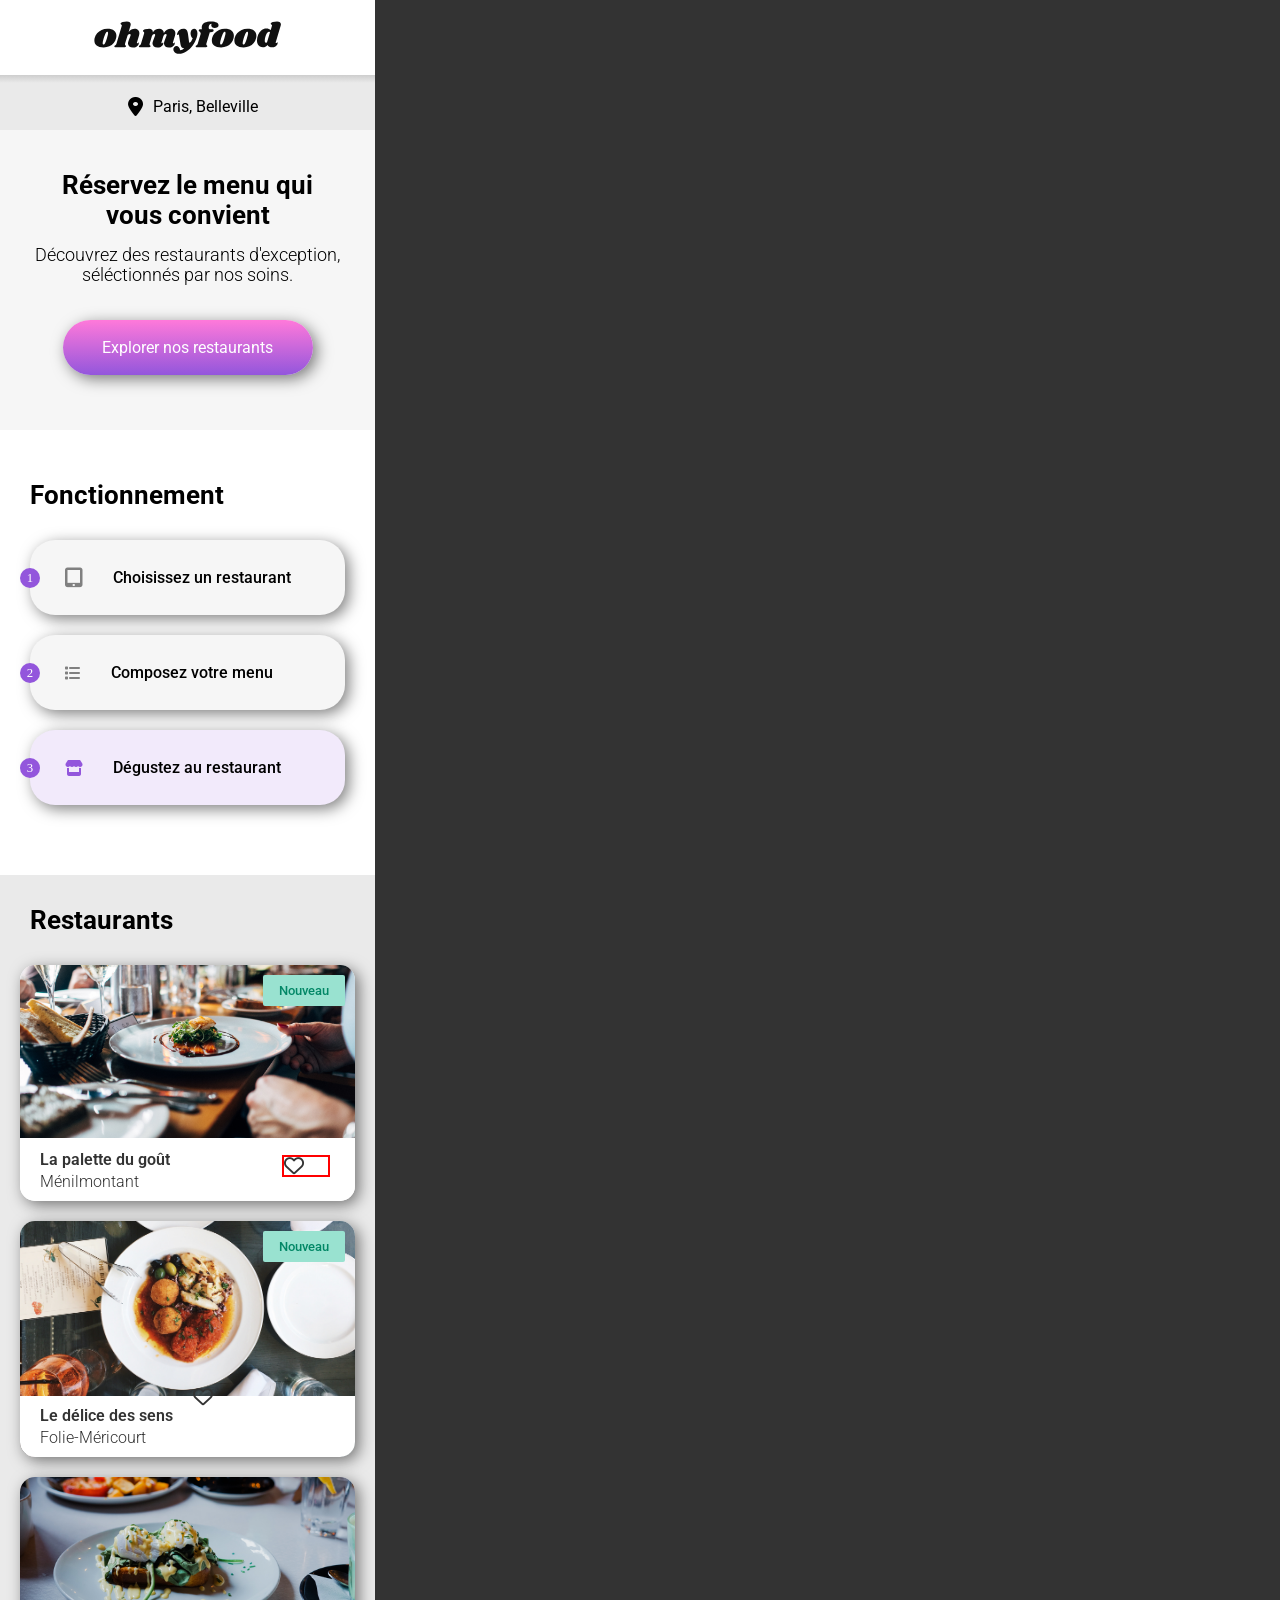
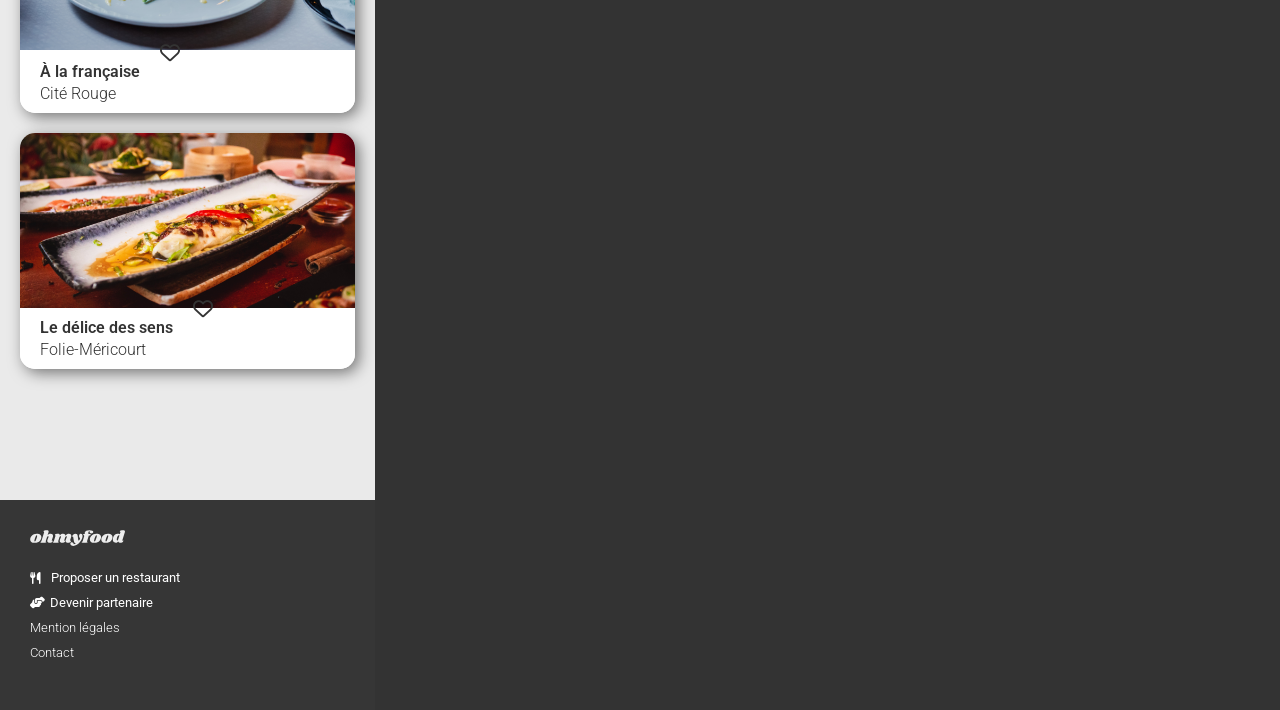
==== index.html @ 57dd8eae "mise ajour de l animation button" ====
<!DOCTYPE html>
<html lang="en">
<head>
  <meta charset="UTF-8">
  <meta http-equiv="X-UA-Compatible" content="IE=edge">
  <meta name="viewport" content="width=device-width, initial-scale=1.0">
  <link rel="preconnect" href="https://fonts.googleapis.com">
  <link rel="preconnect" href="https://fonts.gstatic.com" crossorigin>
  <link href="https://fonts.googleapis.com/css2?family=Shrikhand&display=swap" rel="stylesheet">
  <link rel="preconnect" href="https://fonts.googleapis.com">
  <link rel="preconnect" href="https://fonts.gstatic.com" crossorigin>
  <link href="https://fonts.googleapis.com/css2?family=Roboto:wght@100;300;400;500;700;900&display=swap" rel="stylesheet">
  <link rel="stylesheet" href="https://cdnjs.cloudflare.com/ajax/libs/font-awesome/6.2.0/css/all.min.css" integrity="sha512-xh6O/CkQoPOWDdYTDqeRdPCVd1SpvCA9XXcUnZS2FmJNp1coAFzvtCN9BmamE+4aHK8yyUHUSCcJHgXloTyT2A==" crossorigin="anonymous" referrerpolicy="no-referrer" />
  <link rel="stylesheet" href="/public/css/style.css">
  <title>Ohmyfood</title>
</head>
<body>
  <header class="header">
    <img class= "header__logo" src="/images/logo/ohmyfood@2x.svg"  alt="Logo picture">
  </header>
  <div class="header__locate">
    <i class="header__locate__icon fa-lg fa-solid fa-location-dot"></i>
    <p class="header__locate__city">Paris, Belleville</p>
  </div>
  <section class="reservation">
    <div class="reservation__title">
      <p>Réservez le menu qui</p>
      <p>vous convient</p>
    </div>
    <div class="reservation__description">
      <p>Découvrez des restaurants d'exception,</p>
      <p>séléctionnés par nos soins.</p>
    </div>    
      <button class="btn">Explorer nos restaurants</button>          
  </section>
  <section class="operation">
    <p class="operation__title">Fonctionnement</p>
    <div class="operation__container">
      <div class="operation__bloc">
        <div>1</div>
        <i class="fa-solid fa-lg fa-tablet-screen-button"></i>
        <p>Choisissez un restaurant</p>
      </div>
      <div class="operation__bloc">
        <div>2</div>
        <i class="fa-solid fa-list"></i>
        <p>Composez votre menu</p>
      </div>
      <div class="operation__bloc operation__bloc--light">
        <div>3</div>
        <i class="fa-solid fa-store"></i>
        <p>Dégustez au restaurant</p>
      </div>
    </div>    
  </section>
  <section class="restaurant">
    <p class="restaurant__title">Restaurants</p>
    <div class="restaurant__cards">
      <div class="card">
        <a href="/pages/La_palette_du_gout.html">
          <div class="card__image">
          <img class="card__image--position1" src="/images/restaurants/jay-wennington-N_Y88TWmGwA-unsplash.jpg" alt=" Picture of La palette du goût">
          <button class="card__button">Nouveau</button>  
          </div>          
          <div class="card-body">
            <div class="card-text">
             <p class="card__title">La palette du goût</p>
             <p class="card__location">Ménilmontant</p>                        
            </div>
            <span class="icon-wrap">
              <i class="icon-wrap--hidden fa-regular fa-heart fa-lg"></i>
              <i class="icon-wrap--hover fa-solid fa-heart fa-lg"></i>
            </span> 
                     
          </div>
        </a>        
      </div>
      <div class="card">
        <a href="/pages/La_note_enchantee.html">
          <div class="card__image">
             <img class="card__image--position2" src="/images/restaurants/stil-u2Lp8tXIcjw-unsplash.jpg" alt=" Picture of La palette du goût">
             <button class="card__button">Nouveau</button>  
          </div>          
          <div class="card-body">
            <div class="card-text">
              <p class="card__title">Le délice des sens</p>
              <p class="card__location">Folie-Méricourt</p>            
            </div>
            <i class="card__icon fa-regular fa-heart fa-lg"></i>            
          </div>
        </a>        
      </div>
      <div class="card">
        <a href="/pages/A_la_francaise.html">
          <div class="card__image">
          <img class="card__image--position1" src="/images/restaurants/toa-heftiba-DQKerTsQwi0-unsplash.jpg" alt=" Picture of La palette du goût">
           
          </div>          
          <div class="card-body">
            <div class="card-text">
            <p class="card__title">À la française</p>
            <p class="card__location">Cité Rouge</p>            
            </div>
            <i class="card__icon fa-regular fa-heart fa-lg"></i>            
          </div>
        </a>        
      </div>
      <div class="card">
        <a href="/pages/Le_delice_des_sens.html">
          <div class="card__image">
          <img class="card__image--position1" src="/images/restaurants/louis-hansel-shotsoflouis-qNBGVyOCY8Q-unsplash.jpg" alt=" Picture of La palette du goût">            
          </div>          
          <div class="card-body">
            <div class="card-text">
            <p class="card__title">Le délice des sens</p>
            <p class="card__location">Folie-Méricourt</p>            
            </div>
            <i class="card__icon fa-regular fa-heart fa-lg"></i>            
          </div>
        </a>        
      </div>
    </div>
  </section>
  <footer class="footer">
    <img class= "footer__logo" src="./images/logo/ohmyfood@2x.svg"  alt="Logo picture">
    <ul>
      <div class="footer__bloc">
       <i class="fa-solid fa-utensils fa-xs"></i>
       <li><span class="margin">Proposer un restaurant</span></li>
      </div>
      <div class="footer__bloc">
        <i class="fa-solid fa-handshake-angle fa-xs"></i>
        <li>Devenir partenaire</li>
      </div>
      <li>Mention légales</li>
      <li>Contact</li>
    </ul>

  </footer>
</body>
</html>
---- public/css/style.css ----
/* Colors */
/*  Fonts */
/* Button */
/* contient les fichiers qui definissent es fondations de votre site, 
par exemple la police de caractere et les normes que vous voulez appliquer 
sur tout votre site, telles que le box-sizing*/
* {
  box-sizing: border-box;
  margin: 0;
  padding: 0;
}

body {
  width: 375px;
  background-color: #333;
  font-size: 16px;
}

/* utilise pour ranger les blocs BEM qui sont independants, comme les boutons*/
.header {
  display: flex;
  justify-content: center;
  align-items: center;
  height: 75px;
  background-color: white;
}
.header__logo {
  width: 50%;
}

.header__locate {
  height: 55px;
  display: flex;
  justify-content: center;
  align-items: center;
  background-color: #EAEAEA;
  border-top: 8px solid #f6f6f6;
  border-image: linear-gradient(rgba(0, 0, 0, 0.121), #EAEAEA) 80;
}
.header__locate__icon {
  margin: 0 10px;
}
.header__locate__city {
  font-family: "Roboto", sans-serif;
}

.reservation {
  background-color: #f6f6f6;
  height: 300px;
  display: flex;
  flex-direction: column;
  align-items: center;
  font-family: "Roboto", sans-serif;
}
.reservation__title {
  font-family: "Roboto", sans-serif;
  font-size: 1.6rem;
  font-weight: bold;
  margin-top: 40px;
}
.reservation__title p:nth-child(2) {
  text-align: center;
}
.reservation__description {
  font-family: "Roboto", sans-serif;
  font-size: 1.1rem;
  font-weight: 300;
  margin-top: 15px;
}
.reservation__description p:nth-child(2) {
  text-align: center;
}

.btn {
  width: 250px;
  height: 55px;
  margin-top: 35px;
  font-size: 1rem;
  font-family: "Roboto", sans-serif;
  text-align: center;
  background: linear-gradient(to top, #9356DC 0%, #FF79DA 100%);
  color: #fff;
  box-shadow: 4px 4px 15px rgba(0, 0, 0, 0.5);
  border-radius: 10rem;
  border: none;
  cursor: pointer;
  transition: all 250ms;
  position: relative;
  z-index: 1;
  overflow: hidden;
  opacity: 1;
}
.btn:hover {
  box-shadow: 5px 5px 15px #666666;
}
.btn:hover::after {
  opacity: 0.2;
}
.btn::after {
  width: 250px;
  height: 55px;
  font-size: 1rem;
  font-family: "Roboto", sans-serif;
  text-align: center;
  background: linear-gradient(to top, white 0%, white 100%);
  color: #fff;
  border-radius: 10rem;
  border: none;
  cursor: pointer;
  content: "";
  position: absolute;
  top: 0;
  left: 0;
  right: 0;
  bottom: 0;
  z-index: -1;
  transition: all 250ms;
  opacity: 0;
}

.operation {
  /*border: 2px solid blue;*/
  height: 445px;
  background-color: #fff;
}
.operation__title {
  font-family: "Roboto", sans-serif;
  font-size: 1.6rem;
  font-weight: bold;
  padding: 50px 30px 0;
}
.operation__container {
  display: flex;
  flex-direction: column;
  padding: 20px;
}
.operation .operation__bloc--light {
  background: #f2eafb;
}
.operation .operation__bloc--light i {
  color: #9356DC;
}
.operation__bloc {
  position: relative;
  display: flex;
  align-items: center;
  height: 75px;
  background-color: #f6f6f6;
  box-shadow: 4px 4px 15px rgba(0, 0, 0, 0.5);
  border-radius: 25px;
  margin: 0.625rem;
}
.operation__bloc > div {
  position: absolute;
  left: -10px;
  line-height: 20px;
  text-align: center;
  width: 20px;
  height: 20px;
  color: #fff;
  background-color: #9356DC;
  border-radius: 25px;
  font-size: 0.8rem;
}
.operation__bloc > i {
  margin-left: 2.187rem;
  color: grey;
}
.operation__bloc > p {
  margin-left: 1.875rem;
  font-family: "Roboto", sans-serif;
  font-weight: 500;
}

.restaurant {
  height: 1225px;
  background-color: #EAEAEA;
}
.restaurant__cards {
  display: grid;
  grid-template: repeat(4, 1fr)/1fr;
  grid-auto-flow: column;
  grid-gap: 20px;
}
.restaurant > p {
  font-family: "Roboto", sans-serif;
  font-size: 1.6rem;
  font-weight: bold;
  padding: 30px 30px;
}

.btn-container {
  width: 100%;
  height: 150px;
  background-color: #f6f6f6;
  display: flex;
  justify-content: center;
}
.btn-container .btn {
  width: 55%;
  margin-top: 0;
}

/* dossier contenant ce qui est reutilisable, par exemple un header pour 
les mises en page de grande taille ou un footer*/
/* Main page */
.header-page {
  width: 100%;
  display: flex;
  justify-content: center;
  align-items: center;
  height: 75px;
  background-color: white;
}
.header-page__icon {
  position: absolute;
  left: 30px;
  top: 25px;
  font-size: 1.4em;
  color: #000;
}
.header-page__logo {
  width: 50%;
}

.card {
  min-width: 335px;
  margin: 0 auto;
  background-color: #fff;
  box-shadow: 4px 4px 15px rgba(0, 0, 0, 0.5);
  border-radius: 15px;
  position: relative;
  overflow: hidden;
}
.card a {
  text-decoration: none;
  color: #333;
}
.card__image {
  height: 175px;
  position: relative;
}
.card__image img {
  width: 100%;
  position: absolute;
  object-fit: cover;
}
.card__image--position1 {
  top: -50px;
}
.card__image--position2 {
  top: -150px;
}
.card__button {
  background-color: #99E2D0;
  color: #028766;
  border: #99E2D0;
  border-radius: 2px;
  font-family: "Roboto", sans-serif;
  font-weight: 500;
  text-align: center;
  padding: 8px 16px;
  top: 10px;
  right: 10px;
  position: absolute;
}
.card .card-body {
  position: relative;
  display: flex;
  width: 100%;
  background-color: #fff;
}
.card .card-text {
  display: flex;
  flex-direction: column;
  justify-content: center;
  padding: 10px 20px;
}
.card__title {
  font-family: "Roboto", sans-serif;
  font-weight: 600;
}
.card__location {
  font-family: "Roboto", sans-serif;
  font-weight: 300;
  margin-top: 3px;
}
.card .icon-wrap {
  display: block;
  border: 2px solid red;
  position: absolute;
  top: 15px;
  right: 25px;
}
.card .icon-wrap--hover {
  visibility: hidden;
}

.footer {
  width: 100%;
  height: 210px;
  background-color: #363636;
  padding: 30px;
  font-family: "Roboto", sans-serif;
  color: #fff;
}
.footer__logo {
  filter: invert(96%) sepia(0%) saturate(7468%) hue-rotate(120deg) brightness(104%) contrast(98%);
  width: 30%;
}
.footer ul {
  margin-top: 15px;
  display: flex;
  flex-direction: column;
  justify-content: center;
}
.footer li {
  list-style-type: none;
  font-size: 0.9rem;
  margin: 5px 0;
  font-size: 0.8rem;
  font-weight: 300;
}
.footer__bloc {
  display: flex;
  align-items: center;
}
.footer__bloc .margin {
  margin-left: 5px;
}
.footer__bloc li {
  margin-left: 5px;
  font-weight: 400;
}

/* Restaurant Page*/
.image-container {
  width: 100%;
  height: 300px;
  position: relative;
  overflow: hidden;
}
.image-container img {
  width: 100%;
  position: absolute;
}
.image-container .card__image--position2 {
  top: -95px;
}

.restaurant-title {
  display: flex;
  justify-content: space-between;
  align-items: center;
  width: 100%;
  height: 100px;
  background-color: #f6f6f6;
  position: absolute;
  top: 200px;
  font-family: "Shrikhand", cursive;
  padding: 0 30px;
  border-radius: 25px 25px 0 0;
}

.starter-container {
  display: flex;
  flex-direction: column;
  height: 300px;
  background-color: #f6f6f6;
  padding: 0 30px;
}
.starter-container .menu-title h2 {
  font-family: "Roboto", sans-serif;
  font-weight: 300;
  text-transform: uppercase;
  font-size: 0.8rem;
}
.starter-container .menu-title h2::after {
  content: "";
  display: block;
  width: 30px;
  height: 2px;
  margin-top: 2px;
  background-color: #99E2D0;
}

.starter-container--extend {
  height: 370px;
}

.dishes-card {
  height: 60px;
  background-color: #fff;
  border-radius: 15px;
  box-shadow: 4px 4px 15px rgba(0, 0, 0, 0.5);
  margin: 10px 0;
}
.dishes-card--extend {
  height: 80px;
}
.dishes-card__title {
  font-family: "Roboto", sans-serif;
  font-weight: 600;
  margin: 10px 0 0 10px;
}
.dishes-card-bloc {
  display: flex;
  justify-content: space-between;
  margin: 5px 15px 5px 10px;
}
.dishes-card-bloc__description {
  font-family: "Roboto", sans-serif;
  font-weight: 300;
  font-size: 0.9rem;
}
.dishes-card-bloc__description--bold {
  font-weight: 400;
}
.dishes-card-bloc__price {
  font-family: "Roboto", sans-serif;
  font-weight: 600;
  font-size: 0.9rem;
}

/* contient les blocs de code qui ne s'applique qu'a une seule page
contient des regles specifiques utiliser sur une seule page et pas ailleurs*/

/*# sourceMappingURL=style.css.map */
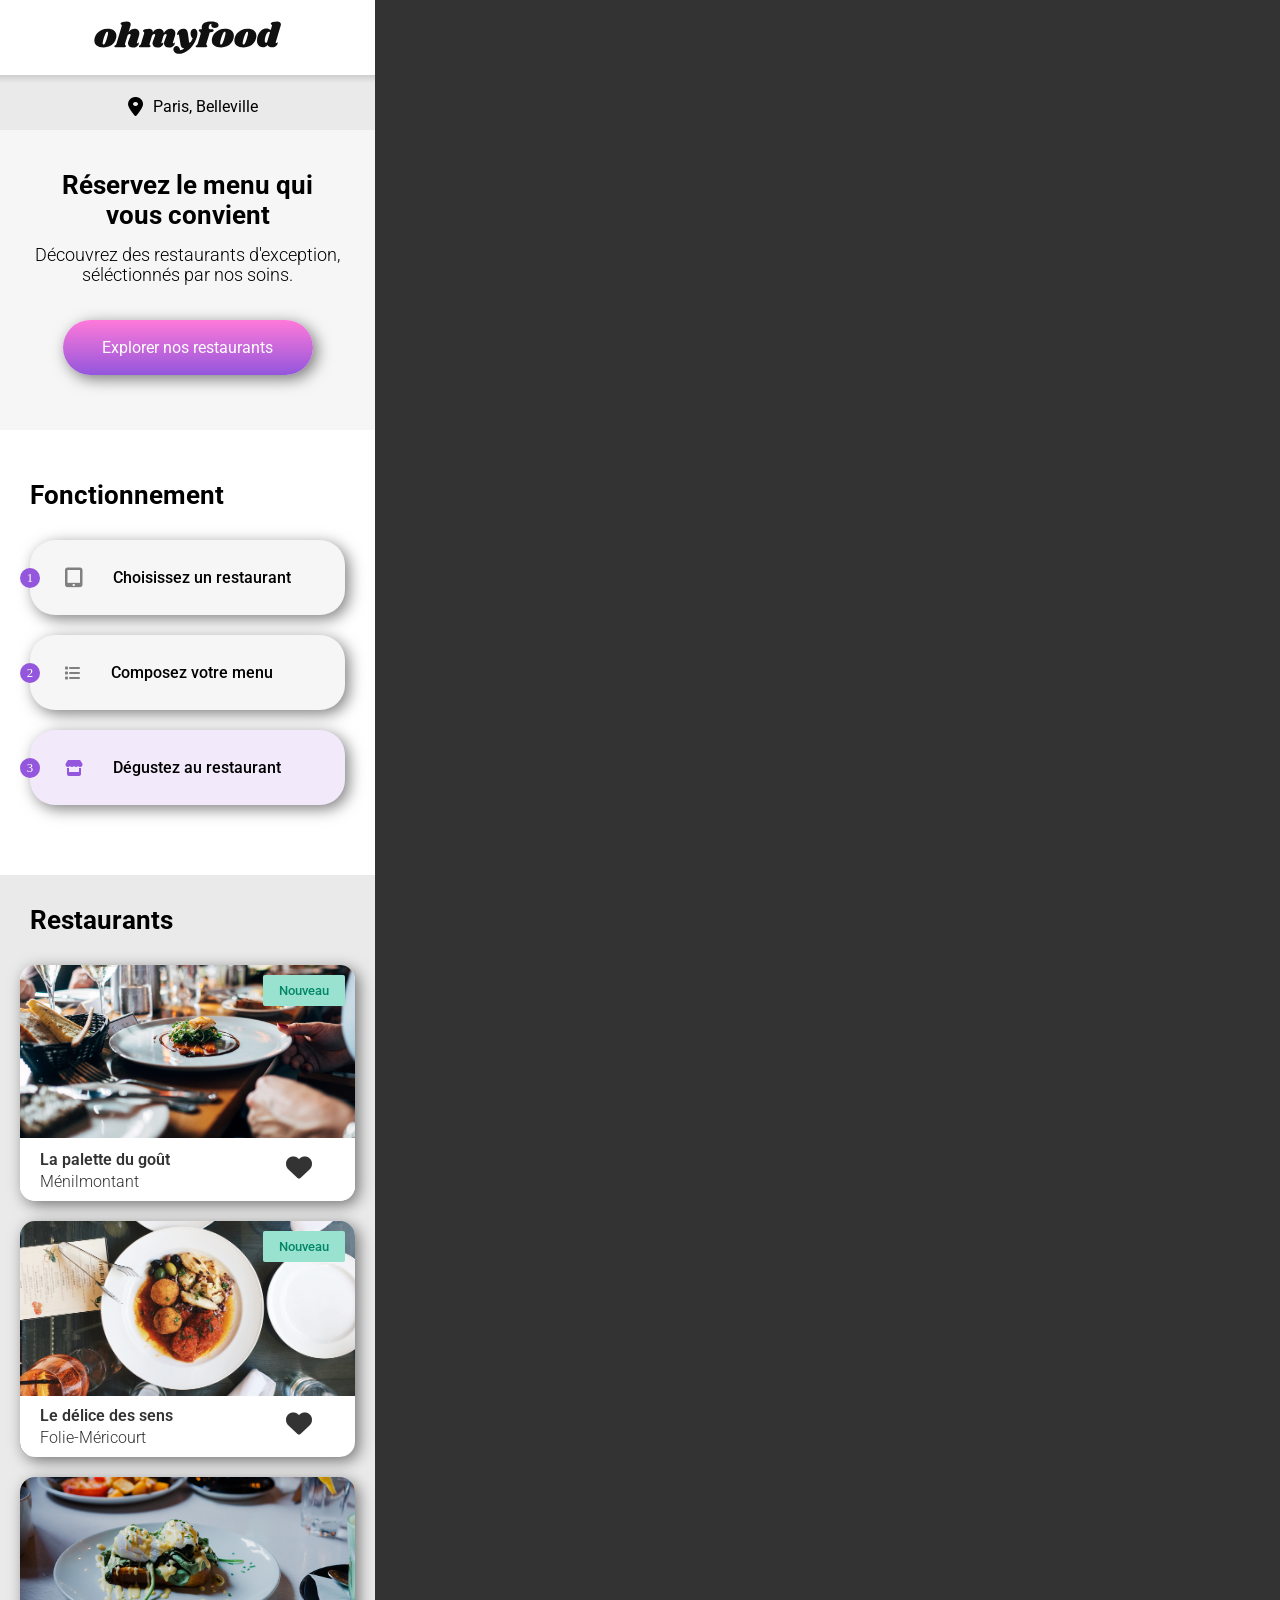
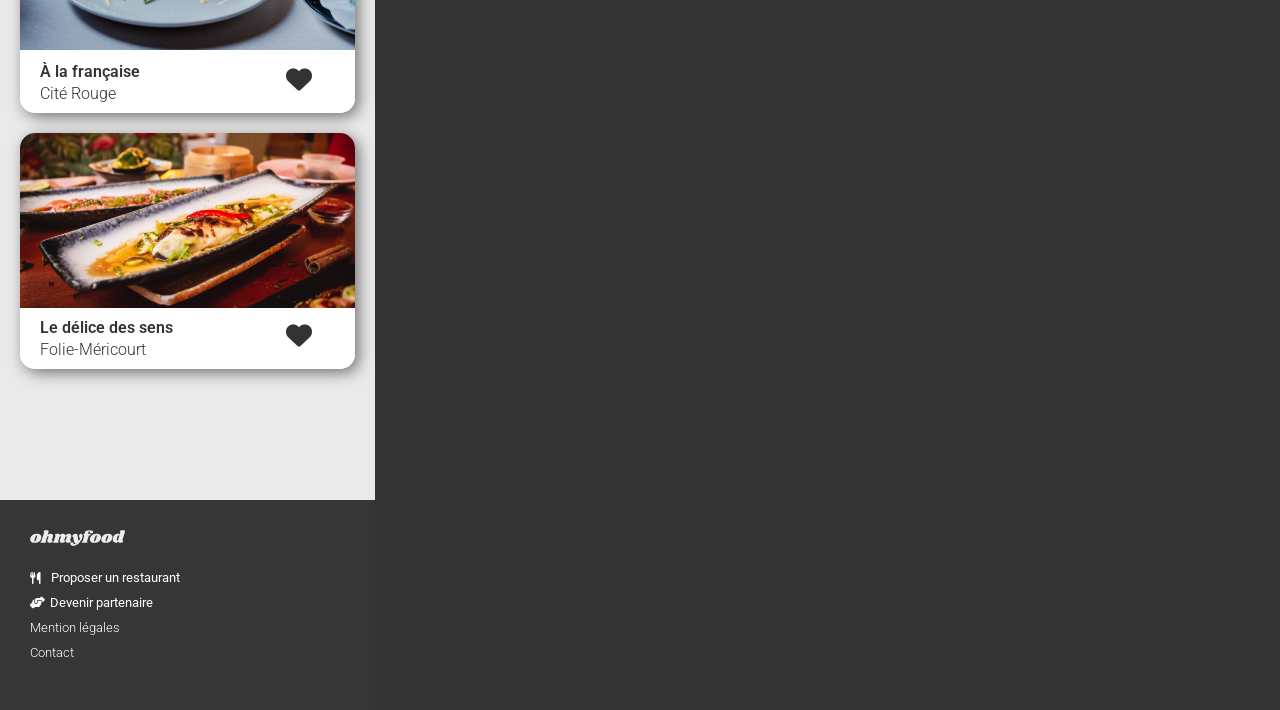
==== commit ab9e6954: "creation  du loader spinner et de l animation  menu" ====
--- a/index.html
+++ b/index.html
@@ -15,6 +15,14 @@
   <title>Ohmyfood</title>
 </head>
 <body>
+  <div class="loader-container">
+    <div class="loader-position">
+      <div class="loader-center">
+       <span class="loader"></span> 
+      </div>      
+        <span class="header__logo-titre">ohmyfood</span>
+    </div>  
+  </div>
   <header class="header">
     <img class= "header__logo" src="/images/logo/ohmyfood@2x.svg"  alt="Logo picture">
   </header>
@@ -66,12 +74,8 @@
             <div class="card-text">
              <p class="card__title">La palette du goût</p>
              <p class="card__location">Ménilmontant</p>                        
-            </div>
-            <span class="icon-wrap">
-              <i class="icon-wrap--hidden fa-regular fa-heart fa-lg"></i>
-              <i class="icon-wrap--hover fa-solid fa-heart fa-lg"></i>
-            </span> 
-                     
+            </div>            
+              <i class="icon-wrap fa-solid fa-heart fa-lg"></i>                    
           </div>
         </a>        
       </div>
@@ -86,7 +90,7 @@
               <p class="card__title">Le délice des sens</p>
               <p class="card__location">Folie-Méricourt</p>            
             </div>
-            <i class="card__icon fa-regular fa-heart fa-lg"></i>            
+            <i class="icon-wrap fa-solid fa-heart fa-lg"></i>            
           </div>
         </a>        
       </div>
@@ -101,7 +105,7 @@
             <p class="card__title">À la française</p>
             <p class="card__location">Cité Rouge</p>            
             </div>
-            <i class="card__icon fa-regular fa-heart fa-lg"></i>            
+            <i class="icon-wrap fa-solid fa-heart fa-lg"></i>            
           </div>
         </a>        
       </div>
@@ -115,7 +119,7 @@
             <p class="card__title">Le délice des sens</p>
             <p class="card__location">Folie-Méricourt</p>            
             </div>
-            <i class="card__icon fa-regular fa-heart fa-lg"></i>            
+            <i class="icon-wrap fa-solid fa-heart fa-lg"></i>            
           </div>
         </a>        
       </div>
--- a/public/css/style.css
+++ b/public/css/style.css
@@ -17,6 +17,82 @@
 }
 
 /* utilise pour ranger les blocs BEM qui sont independants, comme les boutons*/
+@keyframes loader {
+  0% {
+    opacity: 1;
+    z-index: 2;
+  }
+  80%, 100% {
+    opacity: 1;
+    z-index: 2;
+  }
+  100% {
+    opacity: 0;
+    z-index: 1;
+  }
+}
+.loader-container {
+  max-width: 375px;
+  position: fixed;
+  height: 100vh;
+  background-color: #fff;
+  inset: 0;
+  animation: loader 3000ms forwards;
+}
+.loader-container .loader-position {
+  position: absolute;
+  top: 50%;
+  left: 50%;
+  transform: translate(-50%, -50%);
+}
+
+.loader {
+  width: 48px;
+  height: 48px;
+  border: 5px solid #9356DC;
+  border-radius: 50%;
+  box-sizing: border-box;
+  display: inline-block;
+  position: relative;
+  top: -20px;
+  animation: pulse 1000ms linear infinite;
+}
+.loader-center {
+  display: flex;
+  justify-content: center;
+}
+
+.loader:after {
+  content: "";
+  position: absolute;
+  width: 48px;
+  height: 48px;
+  border: 5px solid #9356DC;
+  border-radius: 50%;
+  box-sizing: border-box;
+  display: inline-block;
+  left: 50%;
+  top: 50%;
+  transform: translate(-50%, -50%);
+  animation: scale-up 1000ms linear infinite;
+}
+
+@keyframes scale-up {
+  0% {
+    transform: translate(-50%, -50%) scale(0);
+  }
+  60%, 100% {
+    transform: translate(-50%, -50%) scale(1);
+  }
+}
+@keyframes pulse {
+  0%, 60%, 100% {
+    transform: scale(1);
+  }
+  80% {
+    transform: scale(1.2);
+  }
+}
 .header {
   display: flex;
   justify-content: center;
@@ -26,6 +102,13 @@
 }
 .header__logo {
   width: 50%;
+}
+.header__logo-titre {
+  width: 50%;
+  font-family: "Shrikhand", cursive;
+  font-size: 3rem;
+  margin: 0 10px;
+  color: #9356DC;
 }
 
 .header__locate {
@@ -231,6 +314,7 @@
   border-radius: 15px;
   position: relative;
   overflow: hidden;
+  z-index: 1;
 }
 .card a {
   text-decoration: none;
@@ -286,14 +370,12 @@
   margin-top: 3px;
 }
 .card .icon-wrap {
-  display: block;
-  border: 2px solid red;
-  position: absolute;
-  top: 15px;
-  right: 25px;
-}
-.card .icon-wrap--hover {
-  visibility: hidden;
+  width: 25px;
+  height: 20px;
+  position: absolute;
+  top: 30px;
+  right: 40px;
+  transform: scale(1.3);
 }
 
 .footer {
@@ -334,6 +416,16 @@
 }
 
 /* Restaurant Page*/
+@keyframes slidedown {
+  0% {
+    transform: translateY(150px);
+    opacity: 0;
+  }
+  100% {
+    transform: translateY(0);
+    opacity: 1;
+  }
+}
 .image-container {
   width: 100%;
   height: 300px;
@@ -389,6 +481,7 @@
 }
 
 .dishes-card {
+  animation: slidedown 1500ms ease-out 100ms;
   height: 60px;
   background-color: #fff;
   border-radius: 15px;
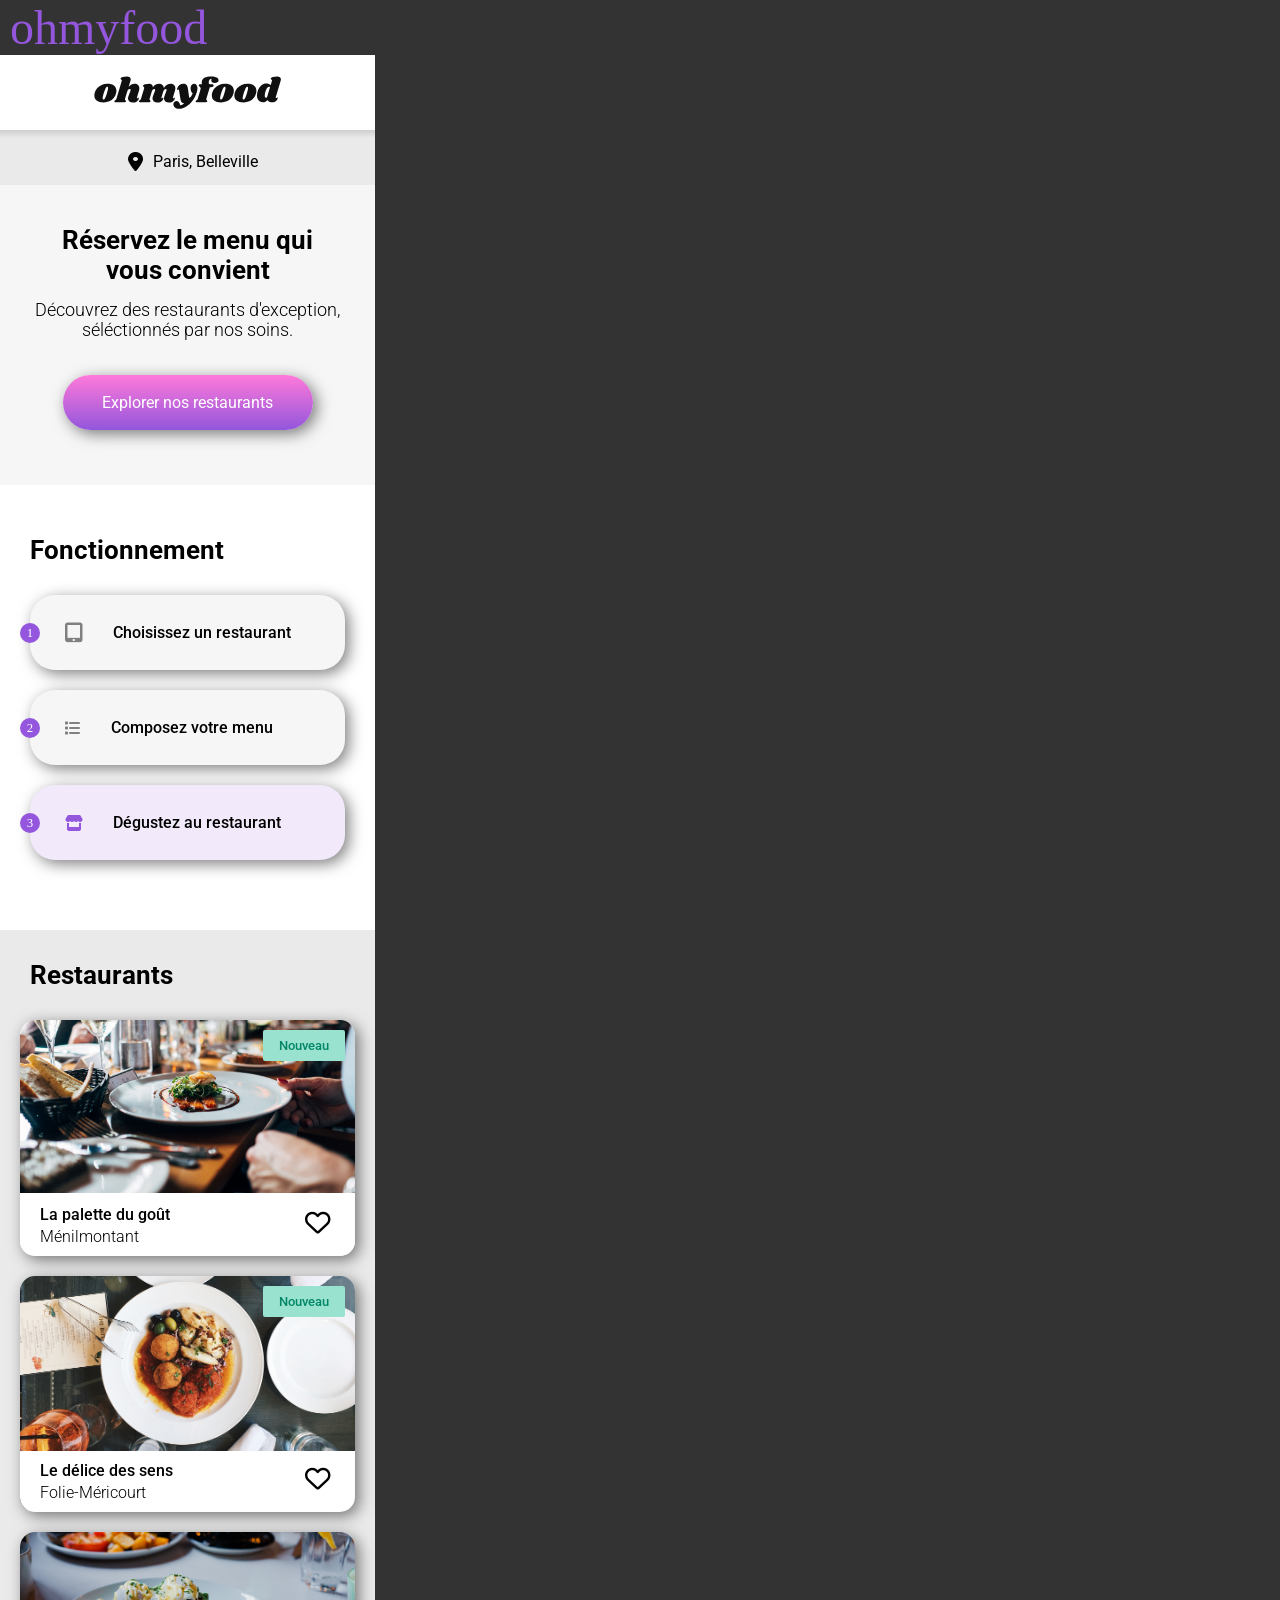
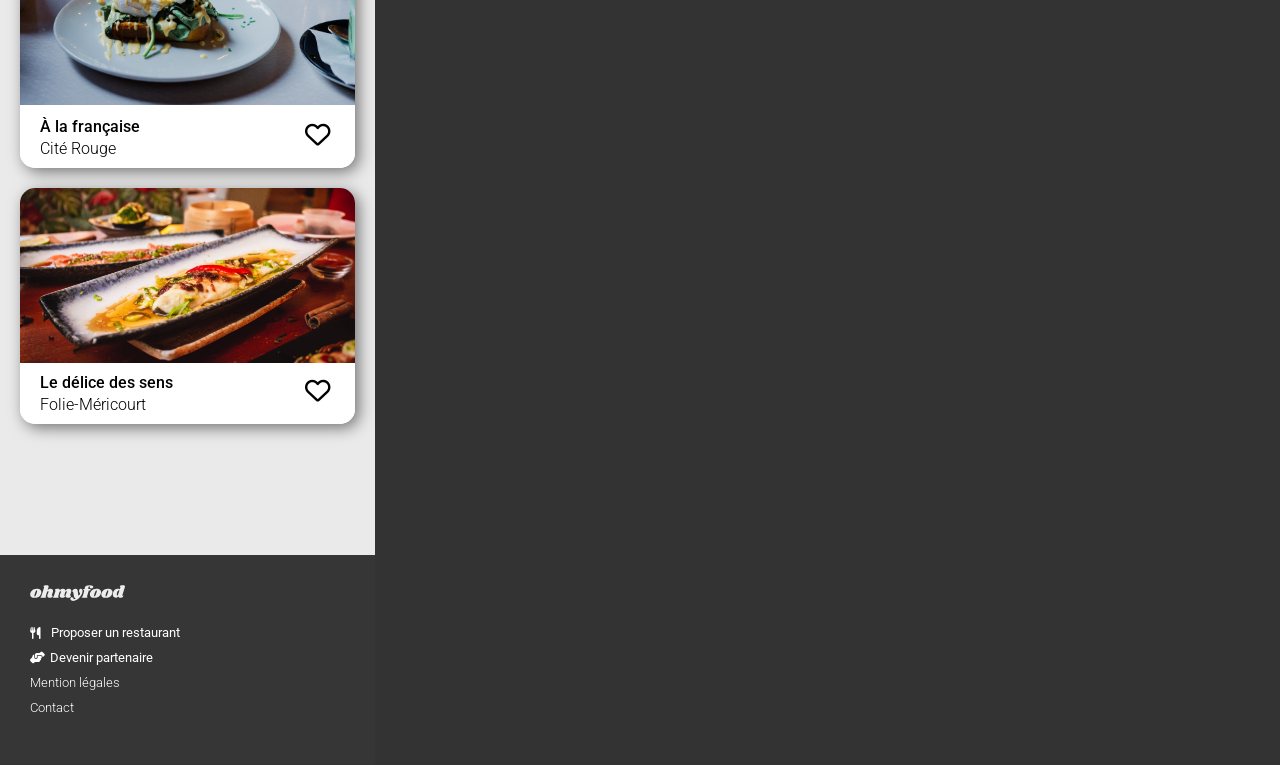
==== commit 0c37ac4d: "Finalisation de l'animation selection plats" ====
--- a/index.html
+++ b/index.html
@@ -74,8 +74,11 @@
             <div class="card-text">
              <p class="card__title">La palette du goût</p>
              <p class="card__location">Ménilmontant</p>                        
-            </div>            
-              <i class="icon-wrap fa-solid fa-heart fa-lg"></i>                    
+            </div>
+            <div class="card__icon">              
+              <i class="fa-regular fa-heart"></i>
+              <i class=" fa-solid fa-heart"></i> 
+            </div>                    
           </div>
         </a>        
       </div>
@@ -90,7 +93,10 @@
               <p class="card__title">Le délice des sens</p>
               <p class="card__location">Folie-Méricourt</p>            
             </div>
-            <i class="icon-wrap fa-solid fa-heart fa-lg"></i>            
+            <div class="card__icon">              
+              <i class="fa-regular fa-heart"></i>
+              <i class=" fa-solid fa-heart"></i> 
+            </div>             
           </div>
         </a>        
       </div>
@@ -105,7 +111,10 @@
             <p class="card__title">À la française</p>
             <p class="card__location">Cité Rouge</p>            
             </div>
-            <i class="icon-wrap fa-solid fa-heart fa-lg"></i>            
+            <div class="card__icon">              
+              <i class="fa-regular fa-heart"></i>
+              <i class=" fa-solid fa-heart"></i> 
+            </div>             
           </div>
         </a>        
       </div>
@@ -119,7 +128,10 @@
             <p class="card__title">Le délice des sens</p>
             <p class="card__location">Folie-Méricourt</p>            
             </div>
-            <i class="icon-wrap fa-solid fa-heart fa-lg"></i>            
+            <div class="card__icon">              
+              <i class="fa-regular fa-heart"></i>
+              <i class=" fa-solid fa-heart"></i> 
+            </div>            
           </div>
         </a>        
       </div>
--- a/public/css/style.css
+++ b/public/css/style.css
@@ -16,83 +16,75 @@
   font-size: 16px;
 }
 
+a {
+  text-decoration: none;
+  color: inherit;
+}
+
 /* utilise pour ranger les blocs BEM qui sont independants, comme les boutons*/
+/*
 @keyframes loader {
-  0% {
-    opacity: 1;
-    z-index: 2;
-  }
-  80%, 100% {
-    opacity: 1;
-    z-index: 2;
-  }
-  100% {
-    opacity: 0;
-    z-index: 1;
-  }
-}
+  0% {opacity: 1;z-index: 2;}
+  80%,100% {opacity:1;z-index: 2;}
+  100% {opacity: 0;z-index: 1;}
+}
+@keyframes  scale-up  {
+  0% {transform: translate(-50%, -50%) scale(0)}
+  60%,100% {transform:translate(-50%, -50%) scale(1)}
+}
+
+@keyframes pulse {
+  0%, 60%, 100% {transform: scale(1)}
+  80% {transform: scale(1.2)}
+}
+
 .loader-container {
   max-width: 375px;
-  position: fixed;
+  position:fixed;
   height: 100vh;
   background-color: #fff;
-  inset: 0;
+  inset:0;
   animation: loader 3000ms forwards;
-}
-.loader-container .loader-position {
-  position: absolute;
-  top: 50%;
-  left: 50%;
-  transform: translate(-50%, -50%);
-}
-
-.loader {
-  width: 48px;
-  height: 48px;
-  border: 5px solid #9356DC;
-  border-radius: 50%;
-  box-sizing: border-box;
-  display: inline-block;
-  position: relative;
-  top: -20px;
-  animation: pulse 1000ms linear infinite;
-}
-.loader-center {
-  display: flex;
-  justify-content: center;
-}
-
+  & .loader-position {   
+    position: absolute;
+    top:50%;
+    left:50%;
+    transform: translate(-50%,-50%);
+  } 
+}
+
+
+.loader {  
+width: 48px;
+height: 48px;
+border: 5px solid $color-primary;
+border-radius: 50%;
+box-sizing: border-box;
+display: inline-block;
+position:  relative;
+top:-20px;
+animation: pulse 1000ms linear infinite;
+&-center {
+  display:flex;
+  justify-content: center;
+}
+
+}
 .loader:after {
-  content: "";
-  position: absolute;
-  width: 48px;
-  height: 48px;
-  border: 5px solid #9356DC;
+  content:'';
+  position: absolute;
+  width:48px;
+  height:48px;
+  border: 5px solid $color-primary;
   border-radius: 50%;
   box-sizing: border-box;
   display: inline-block;
   left: 50%;
-  top: 50%;
+  top:50%;
   transform: translate(-50%, -50%);
   animation: scale-up 1000ms linear infinite;
 }
-
-@keyframes scale-up {
-  0% {
-    transform: translate(-50%, -50%) scale(0);
-  }
-  60%, 100% {
-    transform: translate(-50%, -50%) scale(1);
-  }
-}
-@keyframes pulse {
-  0%, 60%, 100% {
-    transform: scale(1);
-  }
-  80% {
-    transform: scale(1.2);
-  }
-}
+*/
 .header {
   display: flex;
   justify-content: center;
@@ -185,7 +177,7 @@
   font-size: 1rem;
   font-family: "Roboto", sans-serif;
   text-align: center;
-  background: linear-gradient(to top, white 0%, white 100%);
+  background: linear-gradient(to top, #9356DC, #FF79DA);
   color: #fff;
   border-radius: 10rem;
   border: none;
@@ -202,7 +194,6 @@
 }
 
 .operation {
-  /*border: 2px solid blue;*/
   height: 445px;
   background-color: #fff;
 }
@@ -314,11 +305,6 @@
   border-radius: 15px;
   position: relative;
   overflow: hidden;
-  z-index: 1;
-}
-.card a {
-  text-decoration: none;
-  color: #333;
 }
 .card__image {
   height: 175px;
@@ -351,6 +337,7 @@
 .card .card-body {
   position: relative;
   display: flex;
+  justify-content: space-between;
   width: 100%;
   background-color: #fff;
 }
@@ -362,20 +349,42 @@
 }
 .card__title {
   font-family: "Roboto", sans-serif;
-  font-weight: 600;
+  font-weight: 500;
 }
 .card__location {
   font-family: "Roboto", sans-serif;
   font-weight: 300;
   margin-top: 3px;
 }
-.card .icon-wrap {
-  width: 25px;
-  height: 20px;
-  position: absolute;
-  top: 30px;
-  right: 40px;
-  transform: scale(1.3);
+.card__icon {
+  position: absolute;
+  top: 25%;
+  transform: translateY(-25%);
+  right: 50px;
+  font-size: 1.6rem;
+}
+.card__icon--page {
+  top: 38px;
+}
+.card__icon i:first-child {
+  opacity: 1;
+  position: absolute;
+  transition: opacity 200ms;
+}
+.card__icon i:first-child:hover {
+  opacity: 0;
+}
+.card__icon i:last-child {
+  opacity: 0;
+  position: absolute;
+  background: linear-gradient(to top, #9356DC, #FF79DA);
+  background-clip: text;
+  -webkit-background-clip: text;
+  color: transparent;
+  transition: opacity 200ms;
+}
+.card__icon i:last-child:hover {
+  opacity: 1;
 }
 
 .footer {
@@ -416,16 +425,6 @@
 }
 
 /* Restaurant Page*/
-@keyframes slidedown {
-  0% {
-    transform: translateY(150px);
-    opacity: 0;
-  }
-  100% {
-    transform: translateY(0);
-    opacity: 1;
-  }
-}
 .image-container {
   width: 100%;
   height: 300px;
@@ -480,39 +479,116 @@
   height: 370px;
 }
 
+@keyframes slidedown {
+  0% {
+    transform: translateY(30px);
+    opacity: 0;
+  }
+  80%, 100% {
+    opacity: 0.6;
+  }
+  100% {
+    transform: translateY(0);
+    opacity: 1;
+  }
+}
+@keyframes spin-check {
+  from {
+    transform: rotate(-270deg);
+  }
+  to {
+    transform: rotate(0);
+  }
+}
 .dishes-card {
-  animation: slidedown 1500ms ease-out 100ms;
+  width: 300px;
+  display: flex;
   height: 60px;
   background-color: #fff;
   border-radius: 15px;
   box-shadow: 4px 4px 15px rgba(0, 0, 0, 0.5);
   margin: 10px 0;
+  overflow: hidden;
+}
+.dishes-card--anim1 {
+  animation: slidedown 1000ms linear 100ms forwards;
+}
+.dishes-card--anim2 {
+  animation: slidedown 1000ms linear 200ms forwards;
+}
+.dishes-card--anim3 {
+  animation: slidedown 1000ms linear 300ms forwards;
 }
 .dishes-card--extend {
   height: 80px;
 }
-.dishes-card__title {
-  font-family: "Roboto", sans-serif;
-  font-weight: 600;
-  margin: 10px 0 0 10px;
-}
-.dishes-card-bloc {
-  display: flex;
-  justify-content: space-between;
-  margin: 5px 15px 5px 10px;
-}
-.dishes-card-bloc__description {
+.dishes-card__text {
+  display: flex;
+  flex-direction: column;
+  justify-content: center;
+  margin: 5px 10px;
+  text-overflow: ellipsis;
+  white-space: nowrap;
+  overflow: hidden;
+}
+.dishes-card__text p {
+  text-overflow: ellipsis;
+  white-space: nowrap;
+  overflow: hidden;
+  padding: 2px 0;
+}
+.dishes-card__text p:first-child {
+  font-family: "Roboto", sans-serif;
+  font-weight: 500;
+}
+.dishes-card__text p:last-child {
   font-family: "Roboto", sans-serif;
   font-weight: 300;
   font-size: 0.9rem;
 }
-.dishes-card-bloc__description--bold {
-  font-weight: 400;
-}
-.dishes-card-bloc__price {
+.dishes-card__price {
+  display: flex;
+  flex-direction: column;
+  justify-content: flex-end;
+  align-items: flex-end;
   font-family: "Roboto", sans-serif;
   font-weight: 600;
   font-size: 0.9rem;
+  padding: 10px 20px;
+  margin-left: auto;
+}
+.dishes-card__animation {
+  display: grid;
+  place-items: center;
+  height: 60px;
+  width: 4rem;
+  background-color: #99E2D0;
+  border-radius: 0 15px 15px 0;
+  margin-right: -4rem;
+  transition: margin-right 400ms;
+}
+.dishes-card:hover .dishes-card__animation {
+  margin: 0;
+}
+.dishes-card:hover .circle-animation {
+  animation: spin-check 500ms;
+}
+
+.circle-animation {
+  position: relative;
+  height: 23px;
+  width: 23px;
+  border-radius: 50%;
+  background-color: #fff;
+}
+
+.circle-animation i {
+  position: absolute;
+  top: 50%;
+  left: 50%;
+  transform: translate(-50%, -50%);
+  color: #99E2D0;
+  font-weight: bold;
 }
 
 /* contient les blocs de code qui ne s'applique qu'a une seule page
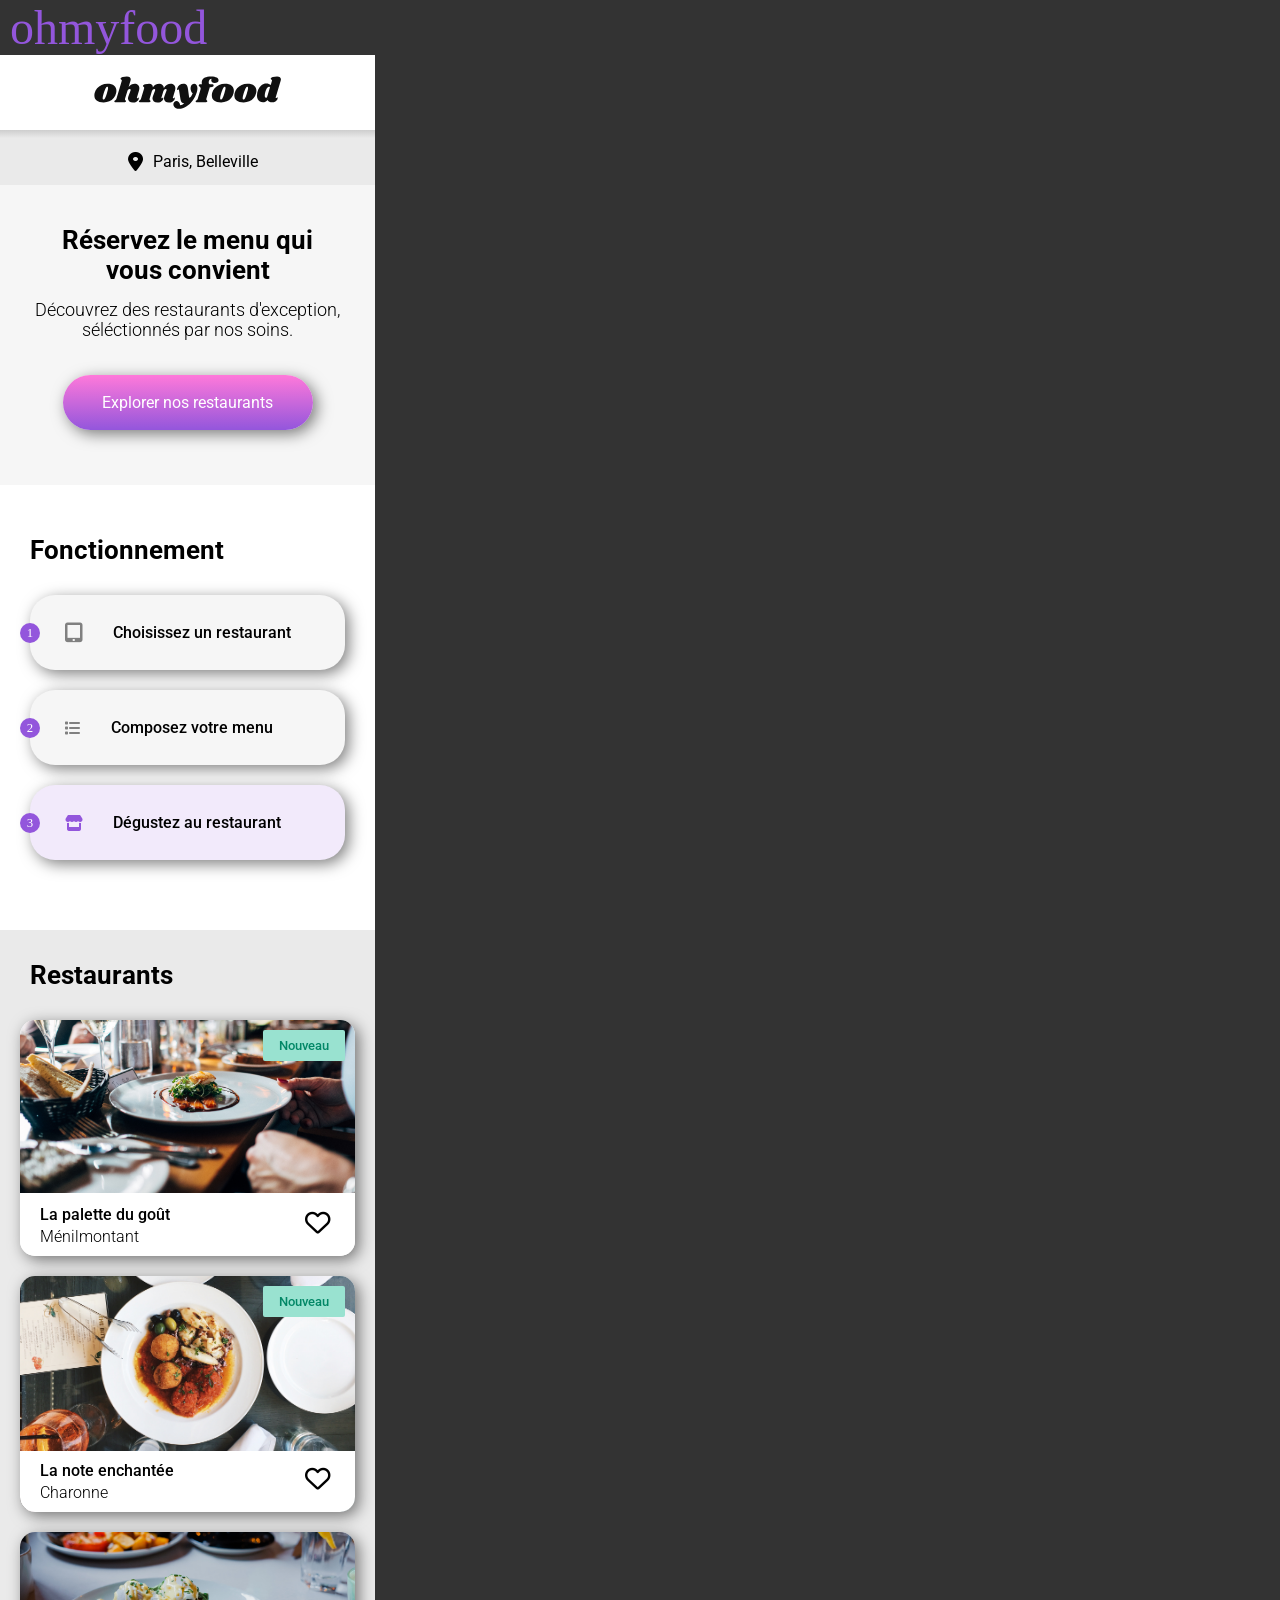
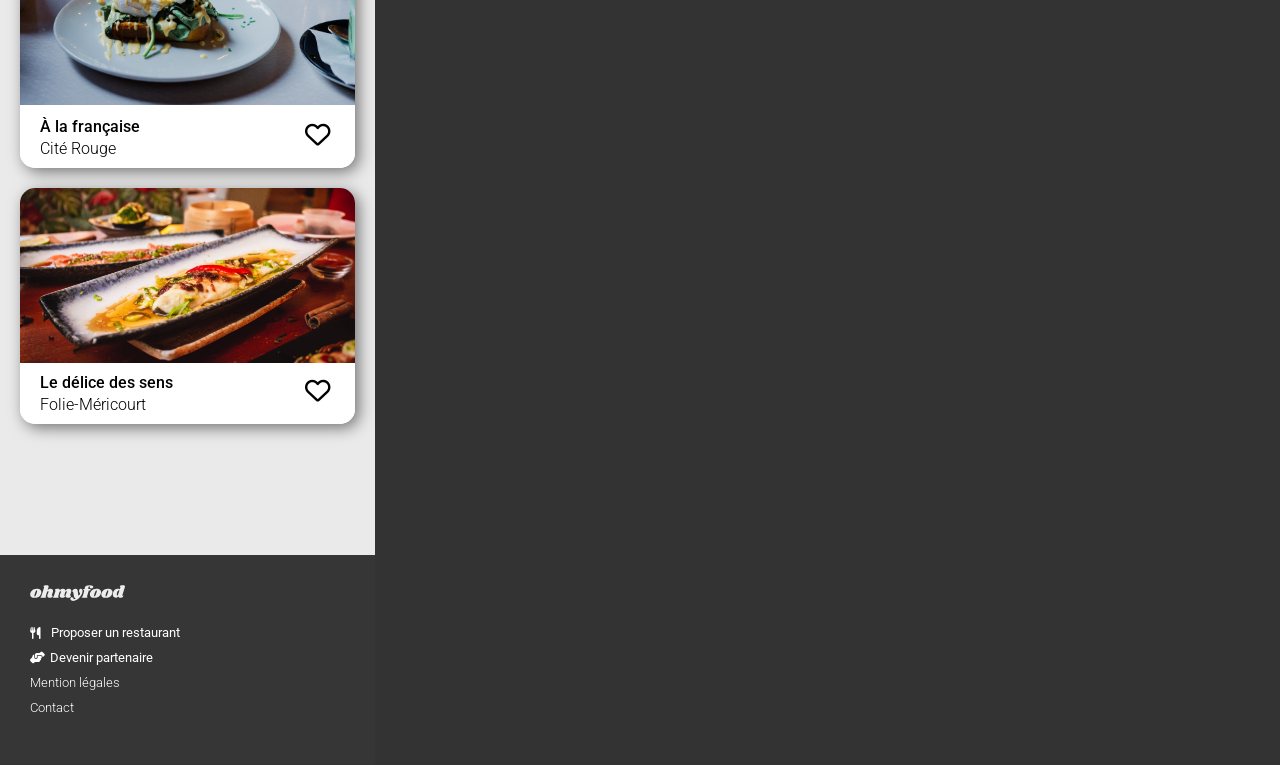
==== commit d62b46a2: "Maj des dishes card" ====
--- a/index.html
+++ b/index.html
@@ -90,8 +90,8 @@
           </div>          
           <div class="card-body">
             <div class="card-text">
-              <p class="card__title">Le délice des sens</p>
-              <p class="card__location">Folie-Méricourt</p>            
+              <p class="card__title">La note enchantée</p>
+              <p class="card__location">Charonne</p>            
             </div>
             <div class="card__icon">              
               <i class="fa-regular fa-heart"></i>
--- a/public/css/style.css
+++ b/public/css/style.css
@@ -22,6 +22,219 @@
 }
 
 /* utilise pour ranger les blocs BEM qui sont independants, comme les boutons*/
+.reservation {
+  background-color: #f6f6f6;
+  height: 300px;
+  display: flex;
+  flex-direction: column;
+  align-items: center;
+  font-family: "Roboto", sans-serif;
+}
+.reservation__title {
+  font-family: "Roboto", sans-serif;
+  font-size: 1.6rem;
+  font-weight: bold;
+  margin-top: 40px;
+}
+.reservation__title p:nth-child(2) {
+  text-align: center;
+}
+.reservation__description {
+  font-family: "Roboto", sans-serif;
+  font-size: 1.1rem;
+  font-weight: 300;
+  margin-top: 15px;
+}
+.reservation__description p:nth-child(2) {
+  text-align: center;
+}
+
+.operation {
+  height: 445px;
+  background-color: #fff;
+}
+.operation__title {
+  font-family: "Roboto", sans-serif;
+  font-size: 1.6rem;
+  font-weight: bold;
+  padding: 50px 30px 0;
+}
+.operation__container {
+  display: flex;
+  flex-direction: column;
+  padding: 20px;
+}
+.operation .operation__bloc--light {
+  background: #f2eafb;
+}
+.operation .operation__bloc--light i {
+  color: #9356DC;
+}
+.operation__bloc {
+  position: relative;
+  display: flex;
+  align-items: center;
+  height: 75px;
+  background-color: #f6f6f6;
+  box-shadow: 4px 4px 15px rgba(0, 0, 0, 0.5);
+  border-radius: 25px;
+  margin: 0.625rem;
+}
+.operation__bloc > div {
+  position: absolute;
+  left: -10px;
+  line-height: 20px;
+  text-align: center;
+  width: 20px;
+  height: 20px;
+  color: #fff;
+  background-color: #9356DC;
+  border-radius: 25px;
+  font-size: 0.8rem;
+}
+.operation__bloc > i {
+  margin-left: 2.187rem;
+  color: grey;
+}
+.operation__bloc > p {
+  margin-left: 1.875rem;
+  font-family: "Roboto", sans-serif;
+  font-weight: 500;
+}
+
+.restaurant {
+  height: 1225px;
+  background-color: #EAEAEA;
+}
+.restaurant__cards {
+  display: grid;
+  grid-template: repeat(4, 1fr)/1fr;
+  grid-auto-flow: column;
+  grid-gap: 20px;
+}
+.restaurant > p {
+  font-family: "Roboto", sans-serif;
+  font-size: 1.6rem;
+  font-weight: bold;
+  padding: 30px 30px;
+}
+
+.btn {
+  width: 250px;
+  height: 55px;
+  margin-top: 35px;
+  font-size: 1rem;
+  font-family: "Roboto", sans-serif;
+  text-align: center;
+  background: linear-gradient(to top, #9356DC 0%, #FF79DA 100%);
+  color: #fff;
+  box-shadow: 4px 4px 15px rgba(0, 0, 0, 0.5);
+  border-radius: 10rem;
+  border: none;
+  cursor: pointer;
+  transition: all 250ms;
+  position: relative;
+  z-index: 1;
+  overflow: hidden;
+  opacity: 1;
+}
+.btn:hover {
+  box-shadow: 5px 5px 15px #666666;
+}
+.btn:hover::after {
+  opacity: 0.2;
+}
+.btn::after {
+  width: 250px;
+  height: 55px;
+  font-size: 1rem;
+  font-family: "Roboto", sans-serif;
+  text-align: center;
+  background: linear-gradient(to top, #9356DC, #FF79DA);
+  color: #fff;
+  border-radius: 10rem;
+  border: none;
+  cursor: pointer;
+  content: "";
+  position: absolute;
+  top: 0;
+  left: 0;
+  right: 0;
+  bottom: 0;
+  z-index: -1;
+  transition: all 250ms;
+  opacity: 0;
+}
+
+.btn-container {
+  width: 100%;
+  height: 150px;
+  background-color: #f6f6f6;
+  display: flex;
+  justify-content: center;
+}
+.btn-container .btn {
+  width: 55%;
+  margin-top: 0;
+}
+
+/* dossier contenant ce qui est reutilisable, par exemple un header pour 
+les mises en page de grande taille ou un footer*/
+/* Restaurant Page*/
+.image-container {
+  width: 100%;
+  height: 300px;
+  position: relative;
+  overflow: hidden;
+}
+.image-container img {
+  width: 100%;
+  position: absolute;
+}
+.image-container .card__image--position2 {
+  top: -95px;
+}
+
+.restaurant-title {
+  display: flex;
+  justify-content: space-between;
+  align-items: center;
+  width: 100%;
+  height: 100px;
+  background-color: #f6f6f6;
+  position: absolute;
+  top: 200px;
+  font-family: "Shrikhand", cursive;
+  padding: 0 30px;
+  border-radius: 25px 25px 0 0;
+}
+
+.starter-container {
+  display: flex;
+  flex-direction: column;
+  height: 300px;
+  background-color: #f6f6f6;
+  padding: 0 30px;
+}
+.starter-container .menu-title h2 {
+  font-family: "Roboto", sans-serif;
+  font-weight: 300;
+  text-transform: uppercase;
+  font-size: 0.8rem;
+}
+.starter-container .menu-title h2::after {
+  content: "";
+  display: block;
+  width: 30px;
+  height: 2px;
+  margin-top: 2px;
+  background-color: #99E2D0;
+}
+
+.starter-container--extend {
+  height: 370px;
+}
+
 /*
 @keyframes loader {
   0% {opacity: 1;z-index: 2;}
@@ -85,6 +298,7 @@
   animation: scale-up 1000ms linear infinite;
 }
 */
+/* Header Main page */
 .header {
   display: flex;
   justify-content: center;
@@ -119,165 +333,7 @@
   font-family: "Roboto", sans-serif;
 }
 
-.reservation {
-  background-color: #f6f6f6;
-  height: 300px;
-  display: flex;
-  flex-direction: column;
-  align-items: center;
-  font-family: "Roboto", sans-serif;
-}
-.reservation__title {
-  font-family: "Roboto", sans-serif;
-  font-size: 1.6rem;
-  font-weight: bold;
-  margin-top: 40px;
-}
-.reservation__title p:nth-child(2) {
-  text-align: center;
-}
-.reservation__description {
-  font-family: "Roboto", sans-serif;
-  font-size: 1.1rem;
-  font-weight: 300;
-  margin-top: 15px;
-}
-.reservation__description p:nth-child(2) {
-  text-align: center;
-}
-
-.btn {
-  width: 250px;
-  height: 55px;
-  margin-top: 35px;
-  font-size: 1rem;
-  font-family: "Roboto", sans-serif;
-  text-align: center;
-  background: linear-gradient(to top, #9356DC 0%, #FF79DA 100%);
-  color: #fff;
-  box-shadow: 4px 4px 15px rgba(0, 0, 0, 0.5);
-  border-radius: 10rem;
-  border: none;
-  cursor: pointer;
-  transition: all 250ms;
-  position: relative;
-  z-index: 1;
-  overflow: hidden;
-  opacity: 1;
-}
-.btn:hover {
-  box-shadow: 5px 5px 15px #666666;
-}
-.btn:hover::after {
-  opacity: 0.2;
-}
-.btn::after {
-  width: 250px;
-  height: 55px;
-  font-size: 1rem;
-  font-family: "Roboto", sans-serif;
-  text-align: center;
-  background: linear-gradient(to top, #9356DC, #FF79DA);
-  color: #fff;
-  border-radius: 10rem;
-  border: none;
-  cursor: pointer;
-  content: "";
-  position: absolute;
-  top: 0;
-  left: 0;
-  right: 0;
-  bottom: 0;
-  z-index: -1;
-  transition: all 250ms;
-  opacity: 0;
-}
-
-.operation {
-  height: 445px;
-  background-color: #fff;
-}
-.operation__title {
-  font-family: "Roboto", sans-serif;
-  font-size: 1.6rem;
-  font-weight: bold;
-  padding: 50px 30px 0;
-}
-.operation__container {
-  display: flex;
-  flex-direction: column;
-  padding: 20px;
-}
-.operation .operation__bloc--light {
-  background: #f2eafb;
-}
-.operation .operation__bloc--light i {
-  color: #9356DC;
-}
-.operation__bloc {
-  position: relative;
-  display: flex;
-  align-items: center;
-  height: 75px;
-  background-color: #f6f6f6;
-  box-shadow: 4px 4px 15px rgba(0, 0, 0, 0.5);
-  border-radius: 25px;
-  margin: 0.625rem;
-}
-.operation__bloc > div {
-  position: absolute;
-  left: -10px;
-  line-height: 20px;
-  text-align: center;
-  width: 20px;
-  height: 20px;
-  color: #fff;
-  background-color: #9356DC;
-  border-radius: 25px;
-  font-size: 0.8rem;
-}
-.operation__bloc > i {
-  margin-left: 2.187rem;
-  color: grey;
-}
-.operation__bloc > p {
-  margin-left: 1.875rem;
-  font-family: "Roboto", sans-serif;
-  font-weight: 500;
-}
-
-.restaurant {
-  height: 1225px;
-  background-color: #EAEAEA;
-}
-.restaurant__cards {
-  display: grid;
-  grid-template: repeat(4, 1fr)/1fr;
-  grid-auto-flow: column;
-  grid-gap: 20px;
-}
-.restaurant > p {
-  font-family: "Roboto", sans-serif;
-  font-size: 1.6rem;
-  font-weight: bold;
-  padding: 30px 30px;
-}
-
-.btn-container {
-  width: 100%;
-  height: 150px;
-  background-color: #f6f6f6;
-  display: flex;
-  justify-content: center;
-}
-.btn-container .btn {
-  width: 55%;
-  margin-top: 0;
-}
-
-/* dossier contenant ce qui est reutilisable, par exemple un header pour 
-les mises en page de grande taille ou un footer*/
-/* Main page */
+/* Header Restaurant */
 .header-page {
   width: 100%;
   display: flex;
@@ -295,96 +351,6 @@
 }
 .header-page__logo {
   width: 50%;
-}
-
-.card {
-  min-width: 335px;
-  margin: 0 auto;
-  background-color: #fff;
-  box-shadow: 4px 4px 15px rgba(0, 0, 0, 0.5);
-  border-radius: 15px;
-  position: relative;
-  overflow: hidden;
-}
-.card__image {
-  height: 175px;
-  position: relative;
-}
-.card__image img {
-  width: 100%;
-  position: absolute;
-  object-fit: cover;
-}
-.card__image--position1 {
-  top: -50px;
-}
-.card__image--position2 {
-  top: -150px;
-}
-.card__button {
-  background-color: #99E2D0;
-  color: #028766;
-  border: #99E2D0;
-  border-radius: 2px;
-  font-family: "Roboto", sans-serif;
-  font-weight: 500;
-  text-align: center;
-  padding: 8px 16px;
-  top: 10px;
-  right: 10px;
-  position: absolute;
-}
-.card .card-body {
-  position: relative;
-  display: flex;
-  justify-content: space-between;
-  width: 100%;
-  background-color: #fff;
-}
-.card .card-text {
-  display: flex;
-  flex-direction: column;
-  justify-content: center;
-  padding: 10px 20px;
-}
-.card__title {
-  font-family: "Roboto", sans-serif;
-  font-weight: 500;
-}
-.card__location {
-  font-family: "Roboto", sans-serif;
-  font-weight: 300;
-  margin-top: 3px;
-}
-.card__icon {
-  position: absolute;
-  top: 25%;
-  transform: translateY(-25%);
-  right: 50px;
-  font-size: 1.6rem;
-}
-.card__icon--page {
-  top: 38px;
-}
-.card__icon i:first-child {
-  opacity: 1;
-  position: absolute;
-  transition: opacity 200ms;
-}
-.card__icon i:first-child:hover {
-  opacity: 0;
-}
-.card__icon i:last-child {
-  opacity: 0;
-  position: absolute;
-  background: linear-gradient(to top, #9356DC, #FF79DA);
-  background-clip: text;
-  -webkit-background-clip: text;
-  color: transparent;
-  transition: opacity 200ms;
-}
-.card__icon i:last-child:hover {
-  opacity: 1;
 }
 
 .footer {
@@ -422,61 +388,6 @@
 .footer__bloc li {
   margin-left: 5px;
   font-weight: 400;
-}
-
-/* Restaurant Page*/
-.image-container {
-  width: 100%;
-  height: 300px;
-  position: relative;
-  overflow: hidden;
-}
-.image-container img {
-  width: 100%;
-  position: absolute;
-}
-.image-container .card__image--position2 {
-  top: -95px;
-}
-
-.restaurant-title {
-  display: flex;
-  justify-content: space-between;
-  align-items: center;
-  width: 100%;
-  height: 100px;
-  background-color: #f6f6f6;
-  position: absolute;
-  top: 200px;
-  font-family: "Shrikhand", cursive;
-  padding: 0 30px;
-  border-radius: 25px 25px 0 0;
-}
-
-.starter-container {
-  display: flex;
-  flex-direction: column;
-  height: 300px;
-  background-color: #f6f6f6;
-  padding: 0 30px;
-}
-.starter-container .menu-title h2 {
-  font-family: "Roboto", sans-serif;
-  font-weight: 300;
-  text-transform: uppercase;
-  font-size: 0.8rem;
-}
-.starter-container .menu-title h2::after {
-  content: "";
-  display: block;
-  width: 30px;
-  height: 2px;
-  margin-top: 2px;
-  background-color: #99E2D0;
-}
-
-.starter-container--extend {
-  height: 370px;
 }
 
 @keyframes slidedown {
@@ -519,6 +430,9 @@
 .dishes-card--anim3 {
   animation: slidedown 1000ms linear 300ms forwards;
 }
+.dishes-card--anim4 {
+  animation: slidedown 1000ms linear 400ms forwards;
+}
 .dishes-card--extend {
   height: 80px;
 }
@@ -547,14 +461,10 @@
   font-size: 0.9rem;
 }
 .dishes-card__price {
-  display: flex;
-  flex-direction: column;
-  justify-content: flex-end;
-  align-items: flex-end;
   font-family: "Roboto", sans-serif;
   font-weight: 600;
   font-size: 0.9rem;
-  padding: 10px 20px;
+  padding: 33px 20px 0 0;
   margin-left: auto;
 }
 .dishes-card__animation {
@@ -591,6 +501,96 @@
   font-weight: bold;
 }
 
+.card {
+  min-width: 335px;
+  margin: 0 auto;
+  background-color: #fff;
+  box-shadow: 4px 4px 15px rgba(0, 0, 0, 0.5);
+  border-radius: 15px;
+  position: relative;
+  overflow: hidden;
+}
+.card__image {
+  height: 175px;
+  position: relative;
+}
+.card__image img {
+  width: 100%;
+  position: absolute;
+  object-fit: cover;
+}
+.card__image--position1 {
+  top: -50px;
+}
+.card__image--position2 {
+  top: -150px;
+}
+.card__button {
+  background-color: #99E2D0;
+  color: #028766;
+  border: #99E2D0;
+  border-radius: 2px;
+  font-family: "Roboto", sans-serif;
+  font-weight: 500;
+  text-align: center;
+  padding: 8px 16px;
+  top: 10px;
+  right: 10px;
+  position: absolute;
+}
+.card .card-body {
+  position: relative;
+  display: flex;
+  justify-content: space-between;
+  width: 100%;
+  background-color: #fff;
+}
+.card .card-text {
+  display: flex;
+  flex-direction: column;
+  justify-content: center;
+  padding: 10px 20px;
+}
+.card__title {
+  font-family: "Roboto", sans-serif;
+  font-weight: 500;
+}
+.card__location {
+  font-family: "Roboto", sans-serif;
+  font-weight: 300;
+  margin-top: 3px;
+}
+.card__icon {
+  position: absolute;
+  top: 25%;
+  transform: translateY(-25%);
+  right: 50px;
+  font-size: 1.6rem;
+}
+.card__icon--page {
+  top: 38px;
+}
+.card__icon i:first-child {
+  opacity: 1;
+  position: absolute;
+  transition: opacity 200ms;
+}
+.card__icon i:first-child:hover {
+  opacity: 0;
+}
+.card__icon i:last-child {
+  opacity: 0;
+  position: absolute;
+  background: linear-gradient(to top, #9356DC, #FF79DA);
+  background-clip: text;
+  -webkit-background-clip: text;
+  color: transparent;
+  transition: opacity 200ms;
+}
+.card__icon i:last-child:hover {
+  opacity: 1;
+}
+
 /* contient les blocs de code qui ne s'applique qu'a une seule page
 contient des regles specifiques utiliser sur une seule page et pas ailleurs*/
 
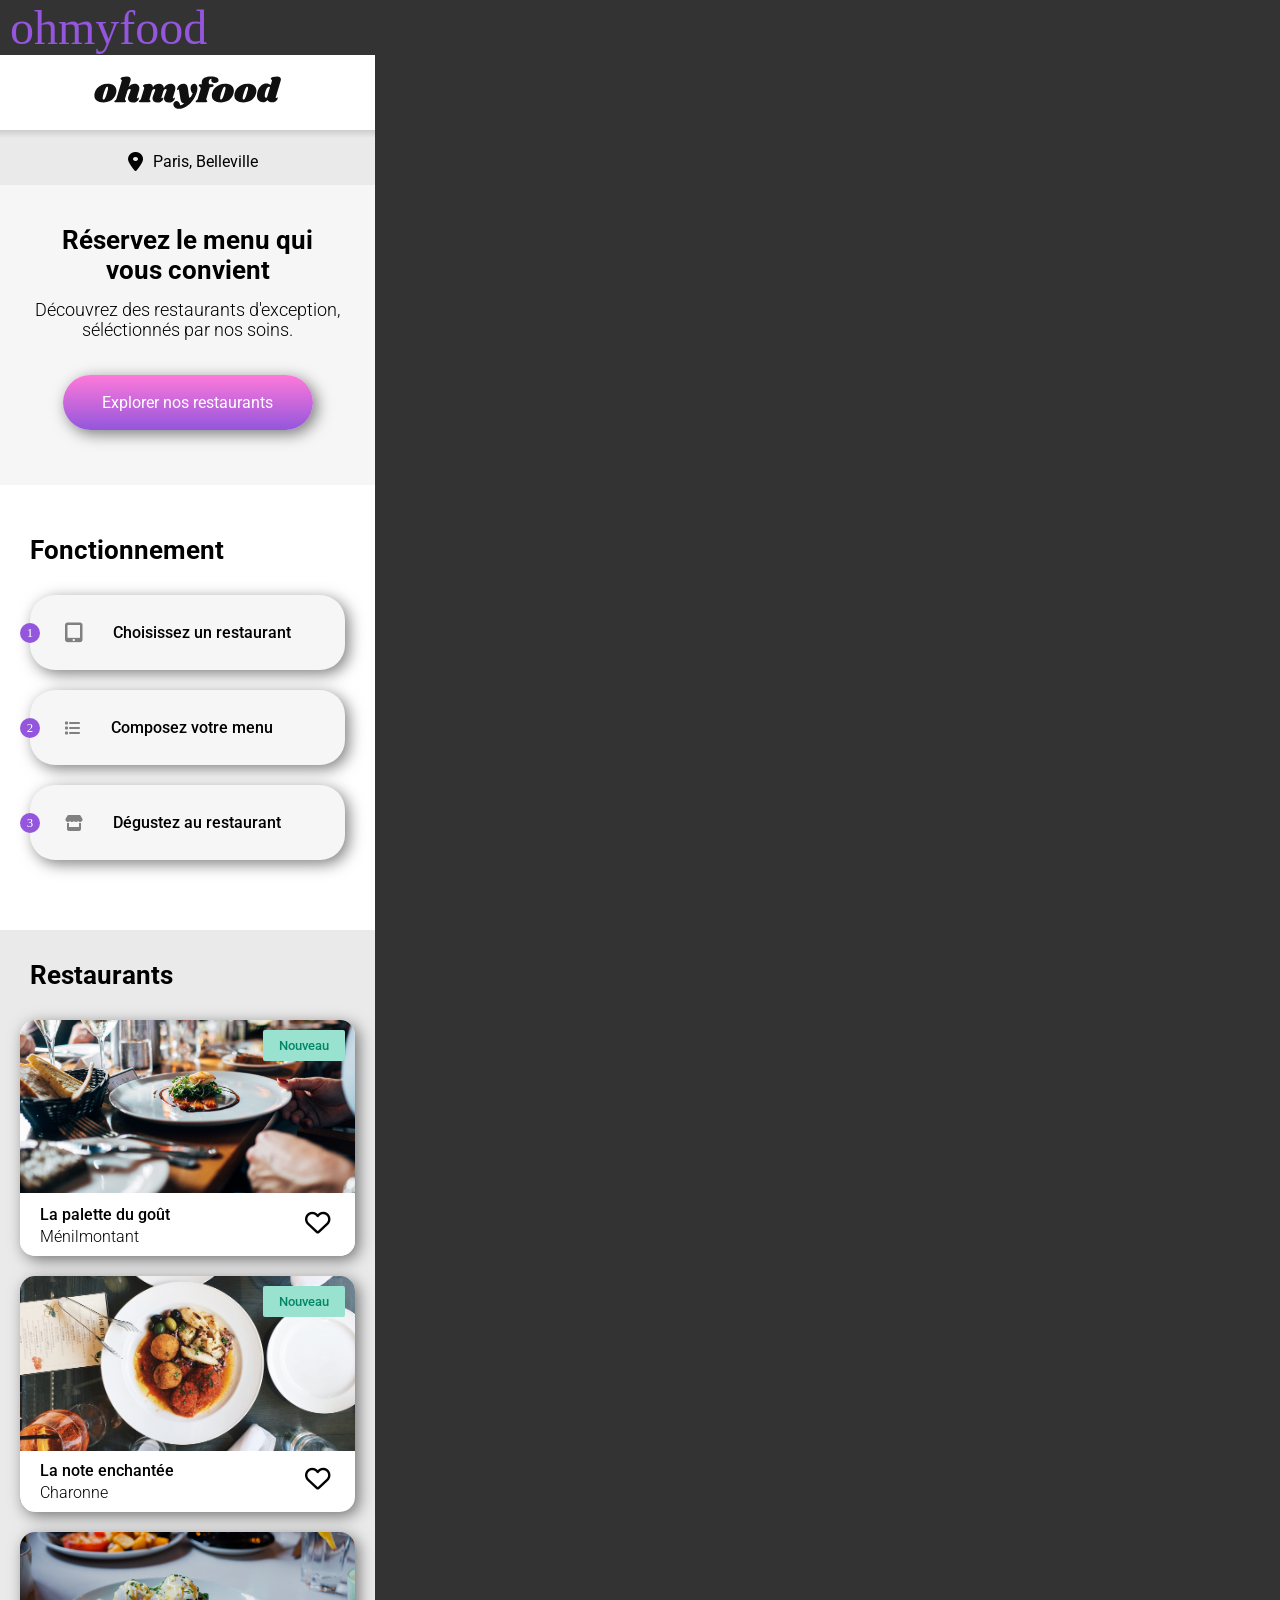
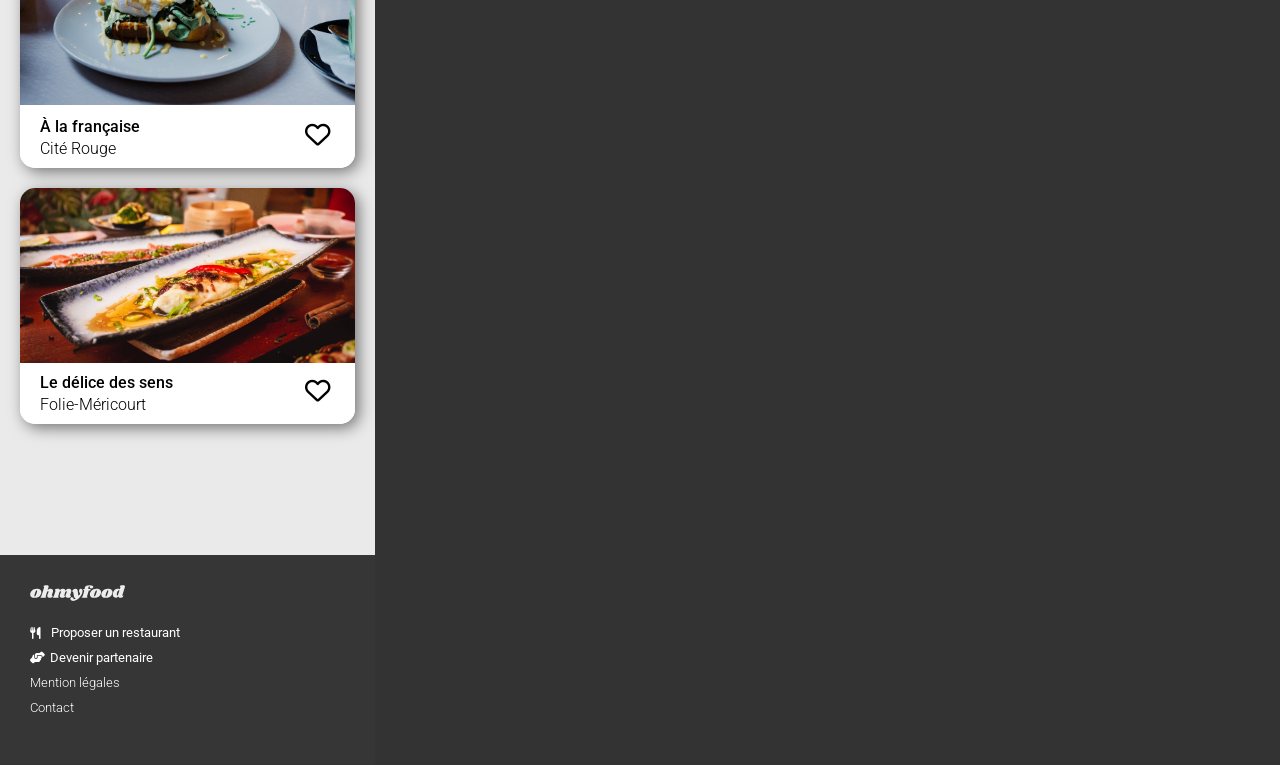
==== commit a79eaaac: "Ajout d'animation et creation de link contact to  mail" ====
--- a/index.html
+++ b/index.html
@@ -54,7 +54,7 @@
         <i class="fa-solid fa-list"></i>
         <p>Composez votre menu</p>
       </div>
-      <div class="operation__bloc operation__bloc--light">
+      <div class="operation__bloc operation__bloc--active">
         <div>3</div>
         <i class="fa-solid fa-store"></i>
         <p>Dégustez au restaurant</p>
@@ -142,14 +142,14 @@
     <ul>
       <div class="footer__bloc">
        <i class="fa-solid fa-utensils fa-xs"></i>
-       <li><span class="margin">Proposer un restaurant</span></li>
+       <a href="#"><li><span class="margin">Proposer un restaurant</span></li></a>
       </div>
       <div class="footer__bloc">
         <i class="fa-solid fa-handshake-angle fa-xs"></i>
-        <li>Devenir partenaire</li>
+        <a href="#"><li>Devenir partenaire</li></a>
       </div>
-      <li>Mention légales</li>
-      <li>Contact</li>
+      <a href="#"><li>Mention légales</li></a>
+      <a href="mailto:contact@ohmyfood.fr"><li>Contact</li></a>
     </ul>
 
   </footer>
--- a/public/css/style.css
+++ b/public/css/style.css
@@ -64,14 +64,9 @@
   flex-direction: column;
   padding: 20px;
 }
-.operation .operation__bloc--light {
-  background: #f2eafb;
-}
-.operation .operation__bloc--light i {
-  color: #9356DC;
-}
 .operation__bloc {
   position: relative;
+  cursor: pointer;
   display: flex;
   align-items: center;
   height: 75px;
@@ -79,6 +74,14 @@
   box-shadow: 4px 4px 15px rgba(0, 0, 0, 0.5);
   border-radius: 25px;
   margin: 0.625rem;
+  transition: transform 200ms ease-in-out;
+}
+.operation__bloc:hover {
+  background: #f2eafb;
+  transform: scale(1.02);
+}
+.operation__bloc:hover i {
+  color: #9356DC;
 }
 .operation__bloc > div {
   position: absolute;
@@ -140,6 +143,7 @@
 }
 .btn:hover {
   box-shadow: 5px 5px 15px #666666;
+  transform: scale(1.05);
 }
 .btn:hover::after {
   opacity: 0.2;
@@ -348,6 +352,11 @@
   top: 25px;
   font-size: 1.4em;
   color: #000;
+  transform: scale(1);
+  transition: transform 200ms ease-in-out;
+}
+.header-page__icon:hover {
+  transform: scale(1.4);
 }
 .header-page__logo {
   width: 50%;
@@ -526,6 +535,7 @@
   top: -150px;
 }
 .card__button {
+  cursor: pointer;
   background-color: #99E2D0;
   color: #028766;
   border: #99E2D0;
@@ -536,7 +546,12 @@
   padding: 8px 16px;
   top: 10px;
   right: 10px;
-  position: absolute;
+  transition: transform 200ms ease-in-out;
+  transform: scale(1);
+  position: absolute;
+}
+.card__button:hover {
+  transform: scale(1.05);
 }
 .card .card-body {
   position: relative;
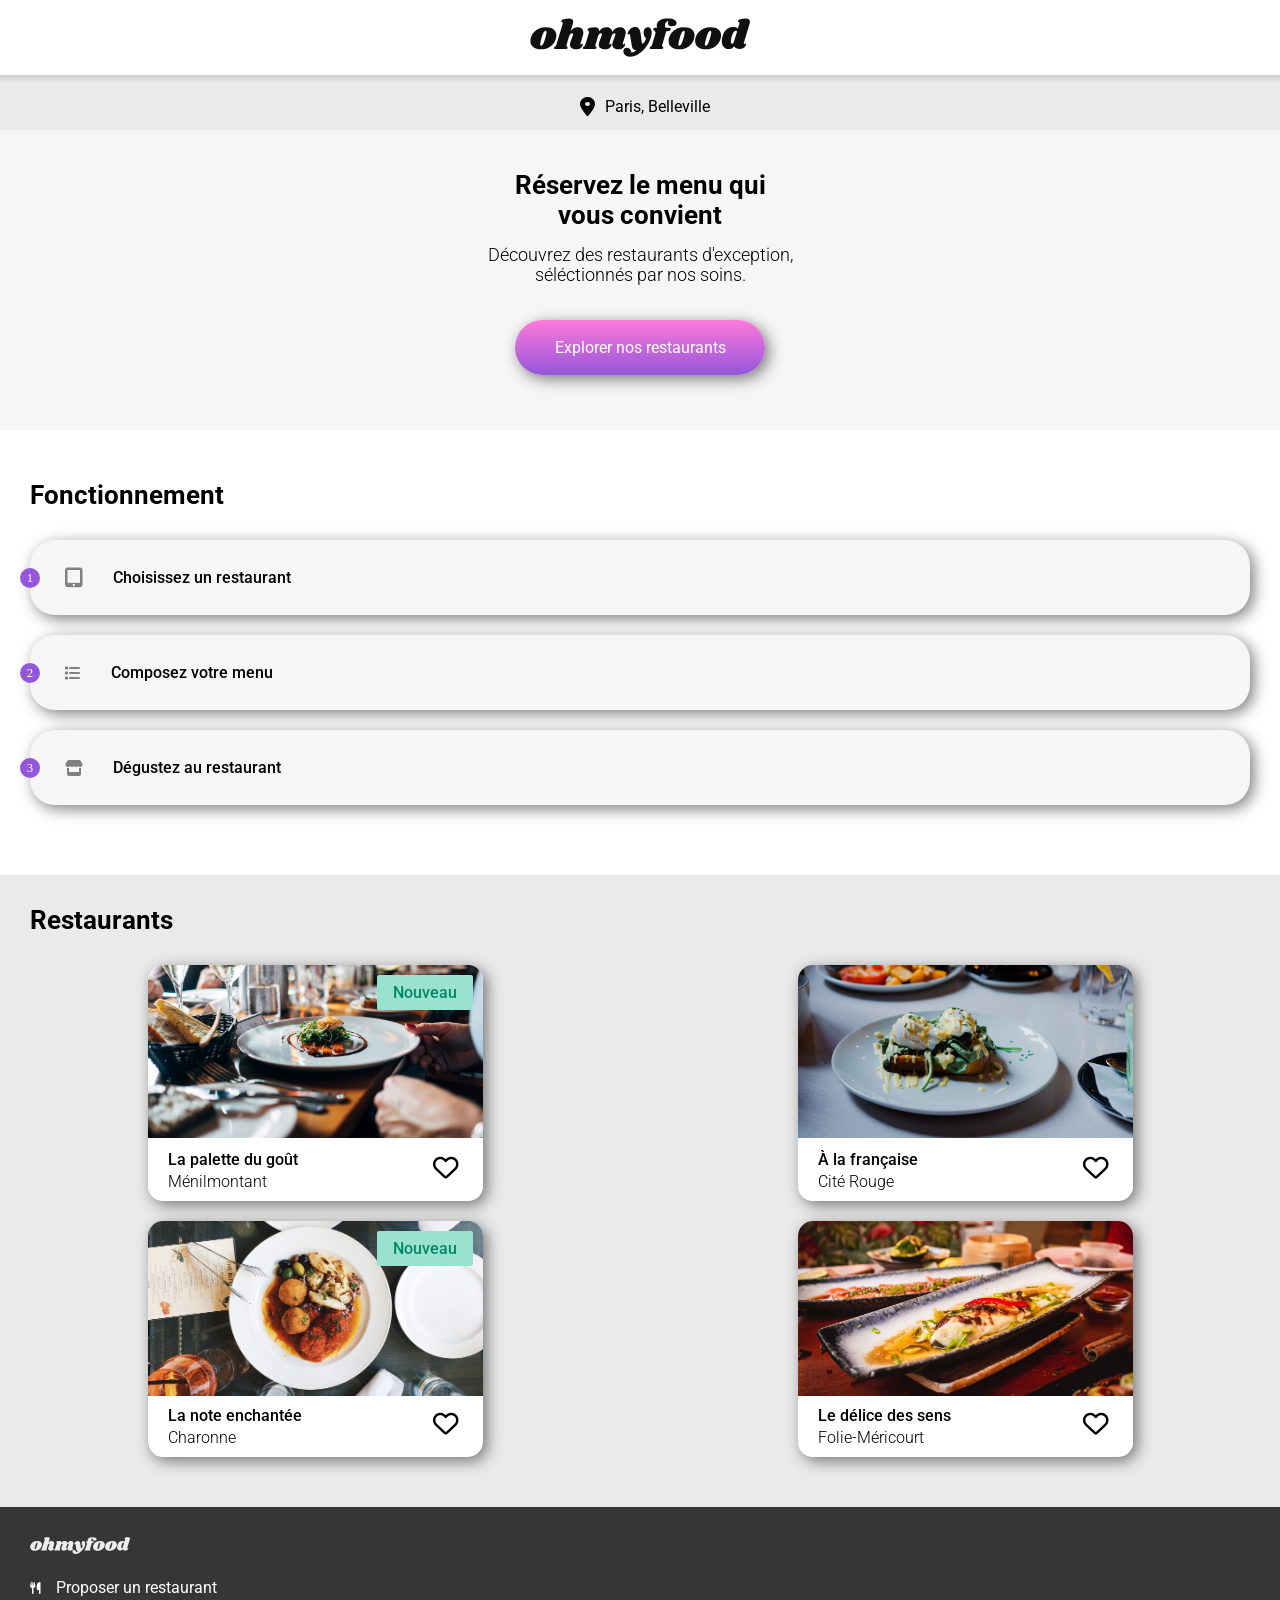
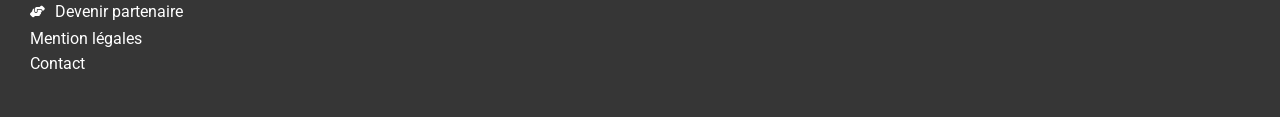
==== commit 8c579152: "Finalisation du site et verification w3c" ====
--- a/index.html
+++ b/index.html
@@ -68,7 +68,7 @@
         <a href="/pages/La_palette_du_gout.html">
           <div class="card__image">
           <img class="card__image--position1" src="/images/restaurants/jay-wennington-N_Y88TWmGwA-unsplash.jpg" alt=" Picture of La palette du goût">
-          <button class="card__button">Nouveau</button>  
+          <div class="card__button">Nouveau</div>  
           </div>          
           <div class="card-body">
             <div class="card-text">
@@ -86,7 +86,7 @@
         <a href="/pages/La_note_enchantee.html">
           <div class="card__image">
              <img class="card__image--position2" src="/images/restaurants/stil-u2Lp8tXIcjw-unsplash.jpg" alt=" Picture of La palette du goût">
-             <button class="card__button">Nouveau</button>  
+             <div class="card__button">Nouveau</div>  
           </div>          
           <div class="card-body">
             <div class="card-text">
@@ -139,18 +139,18 @@
   </section>
   <footer class="footer">
     <img class= "footer__logo" src="./images/logo/ohmyfood@2x.svg"  alt="Logo picture">
-    <ul>
+    
       <div class="footer__bloc">
-       <i class="fa-solid fa-utensils fa-xs"></i>
-       <a href="#"><li><span class="margin">Proposer un restaurant</span></li></a>
+       <i class="icon-position  fa-solid fa-utensils fa-xs"></i>
+       <a href="#"><span class="margin">Proposer un restaurant</span></a>
       </div>
       <div class="footer__bloc">
         <i class="fa-solid fa-handshake-angle fa-xs"></i>
-        <a href="#"><li>Devenir partenaire</li></a>
+        <a href="#">Devenir partenaire</a>
       </div>
-      <a href="#"><li>Mention légales</li></a>
-      <a href="mailto:contact@ohmyfood.fr"><li>Contact</li></a>
-    </ul>
+      <a href="#" class="footer__link">Mention légales</a><br>
+      <a href="mailto:contact@ohmyfood.fr" class="footer__link">Contact</a>
+    
 
   </footer>
 </body>
--- a/public/css/style.css
+++ b/public/css/style.css
@@ -11,7 +11,6 @@
 }
 
 body {
-  width: 375px;
   background-color: #333;
   font-size: 16px;
 }
@@ -19,6 +18,81 @@
 a {
   text-decoration: none;
   color: inherit;
+}
+
+@keyframes loader {
+  0% {
+    opacity: 0.9;
+    z-index: 2;
+  }
+  80%, 100% {
+    opacity: 0.5;
+    z-index: 2;
+  }
+  100% {
+    opacity: 0;
+    z-index: -2;
+  }
+}
+@keyframes scale-up {
+  0% {
+    transform: translate(-50%, -50%) scale(0);
+  }
+  60%, 100% {
+    transform: translate(-50%, -50%) scale(1);
+  }
+}
+@keyframes pulse {
+  0%, 60%, 100% {
+    transform: scale(1);
+  }
+  80% {
+    transform: scale(1.2);
+  }
+}
+.loader-container {
+  position: fixed;
+  height: 100vh;
+  background-color: #fff;
+  inset: 0;
+  animation: loader 3000ms forwards;
+}
+.loader-container .loader-position {
+  position: absolute;
+  top: 50%;
+  left: 50%;
+  transform: translate(-50%, -50%);
+}
+
+.loader {
+  width: 48px;
+  height: 48px;
+  border: 5px solid #9356DC;
+  border-radius: 50%;
+  box-sizing: border-box;
+  display: inline-block;
+  position: relative;
+  top: -20px;
+  animation: pulse 1000ms linear infinite;
+}
+.loader-center {
+  display: flex;
+  justify-content: center;
+}
+
+.loader:after {
+  content: "";
+  position: absolute;
+  width: 48px;
+  height: 48px;
+  border: 5px solid #9356DC;
+  border-radius: 50%;
+  box-sizing: border-box;
+  display: inline-block;
+  left: 50%;
+  top: 50%;
+  transform: translate(-50%, -50%);
+  animation: scale-up 1000ms linear infinite;
 }
 
 /* utilise pour ranger les blocs BEM qui sont independants, comme les boutons*/
@@ -105,23 +179,6 @@
   font-weight: 500;
 }
 
-.restaurant {
-  height: 1225px;
-  background-color: #EAEAEA;
-}
-.restaurant__cards {
-  display: grid;
-  grid-template: repeat(4, 1fr)/1fr;
-  grid-auto-flow: column;
-  grid-gap: 20px;
-}
-.restaurant > p {
-  font-family: "Roboto", sans-serif;
-  font-size: 1.6rem;
-  font-weight: bold;
-  padding: 30px 30px;
-}
-
 .btn {
   width: 250px;
   height: 55px;
@@ -198,6 +255,9 @@
 .image-container .card__image--position2 {
   top: -95px;
 }
+.image-container .card__image--position3 {
+  top: -50px;
+}
 
 .restaurant-title {
   display: flex;
@@ -239,69 +299,6 @@
   height: 370px;
 }
 
-/*
-@keyframes loader {
-  0% {opacity: 1;z-index: 2;}
-  80%,100% {opacity:1;z-index: 2;}
-  100% {opacity: 0;z-index: 1;}
-}
-@keyframes  scale-up  {
-  0% {transform: translate(-50%, -50%) scale(0)}
-  60%,100% {transform:translate(-50%, -50%) scale(1)}
-}
-
-@keyframes pulse {
-  0%, 60%, 100% {transform: scale(1)}
-  80% {transform: scale(1.2)}
-}
-
-.loader-container {
-  max-width: 375px;
-  position:fixed;
-  height: 100vh;
-  background-color: #fff;
-  inset:0;
-  animation: loader 3000ms forwards;
-  & .loader-position {   
-    position: absolute;
-    top:50%;
-    left:50%;
-    transform: translate(-50%,-50%);
-  } 
-}
-
-
-.loader {  
-width: 48px;
-height: 48px;
-border: 5px solid $color-primary;
-border-radius: 50%;
-box-sizing: border-box;
-display: inline-block;
-position:  relative;
-top:-20px;
-animation: pulse 1000ms linear infinite;
-&-center {
-  display:flex;
-  justify-content: center;
-}
-
-}
-.loader:after {
-  content:'';
-  position: absolute;
-  width:48px;
-  height:48px;
-  border: 5px solid $color-primary;
-  border-radius: 50%;
-  box-sizing: border-box;
-  display: inline-block;
-  left: 50%;
-  top:50%;
-  transform: translate(-50%, -50%);
-  animation: scale-up 1000ms linear infinite;
-}
-*/
 /* Header Main page */
 .header {
   display: flex;
@@ -311,7 +308,7 @@
   background-color: white;
 }
 .header__logo {
-  width: 50%;
+  width: 220px;
 }
 .header__logo-titre {
   width: 50%;
@@ -359,7 +356,7 @@
   transform: scale(1.4);
 }
 .header-page__logo {
-  width: 50%;
+  width: 220px;
 }
 
 .footer {
@@ -372,31 +369,23 @@
 }
 .footer__logo {
   filter: invert(96%) sepia(0%) saturate(7468%) hue-rotate(120deg) brightness(104%) contrast(98%);
-  width: 30%;
-}
-.footer ul {
-  margin-top: 15px;
-  display: flex;
-  flex-direction: column;
-  justify-content: center;
-}
-.footer li {
-  list-style-type: none;
-  font-size: 0.9rem;
+  width: 100px;
+  margin-bottom: 15px;
+}
+.footer__bloc {
+  display: flex;
+  align-items: center;
   margin: 5px 0;
-  font-size: 0.8rem;
-  font-weight: 300;
-}
-.footer__bloc {
-  display: flex;
-  align-items: center;
-}
-.footer__bloc .margin {
-  margin-left: 5px;
-}
-.footer__bloc li {
-  margin-left: 5px;
-  font-weight: 400;
+}
+.footer__bloc i {
+  padding-right: 10px;
+}
+.footer__bloc .icon-position {
+  padding-right: 15px;
+}
+.footer__link {
+  display: inline-block;
+  margin: 3px 0;
 }
 
 @keyframes slidedown {
@@ -421,13 +410,13 @@
   }
 }
 .dishes-card {
-  width: 300px;
   display: flex;
   height: 60px;
   background-color: #fff;
   border-radius: 15px;
   box-shadow: 4px 4px 15px rgba(0, 0, 0, 0.5);
   margin: 10px 0;
+  cursor: pointer;
   overflow: hidden;
 }
 .dishes-card--anim1 {
@@ -486,6 +475,9 @@
   margin-right: -4rem;
   transition: margin-right 400ms;
 }
+.dishes-card__animation--extend {
+  height: 100%;
+}
 .dishes-card:hover .dishes-card__animation {
   margin: 0;
 }
@@ -508,6 +500,28 @@
   transform: translate(-50%, -50%);
   color: #99E2D0;
   font-weight: bold;
+}
+
+.restaurant {
+  padding-bottom: 50px;
+  background-color: #EAEAEA;
+}
+.restaurant__cards {
+  display: grid;
+  grid-template: repeat(4, 1fr)/1fr;
+  grid-auto-flow: column;
+  grid-gap: 20px;
+}
+@media screen and (min-width: 768px) {
+  .restaurant__cards {
+    grid-template: repeat(2, 1fr)/repeat(2, 1fr);
+  }
+}
+.restaurant > p {
+  font-family: "Roboto", sans-serif;
+  font-size: 1.6rem;
+  font-weight: bold;
+  padding: 30px 30px;
 }
 
 .card {
@@ -606,7 +620,4 @@
   opacity: 1;
 }
 
-/* contient les blocs de code qui ne s'applique qu'a une seule page
-contient des regles specifiques utiliser sur une seule page et pas ailleurs*/
-
 /*# sourceMappingURL=style.css.map */
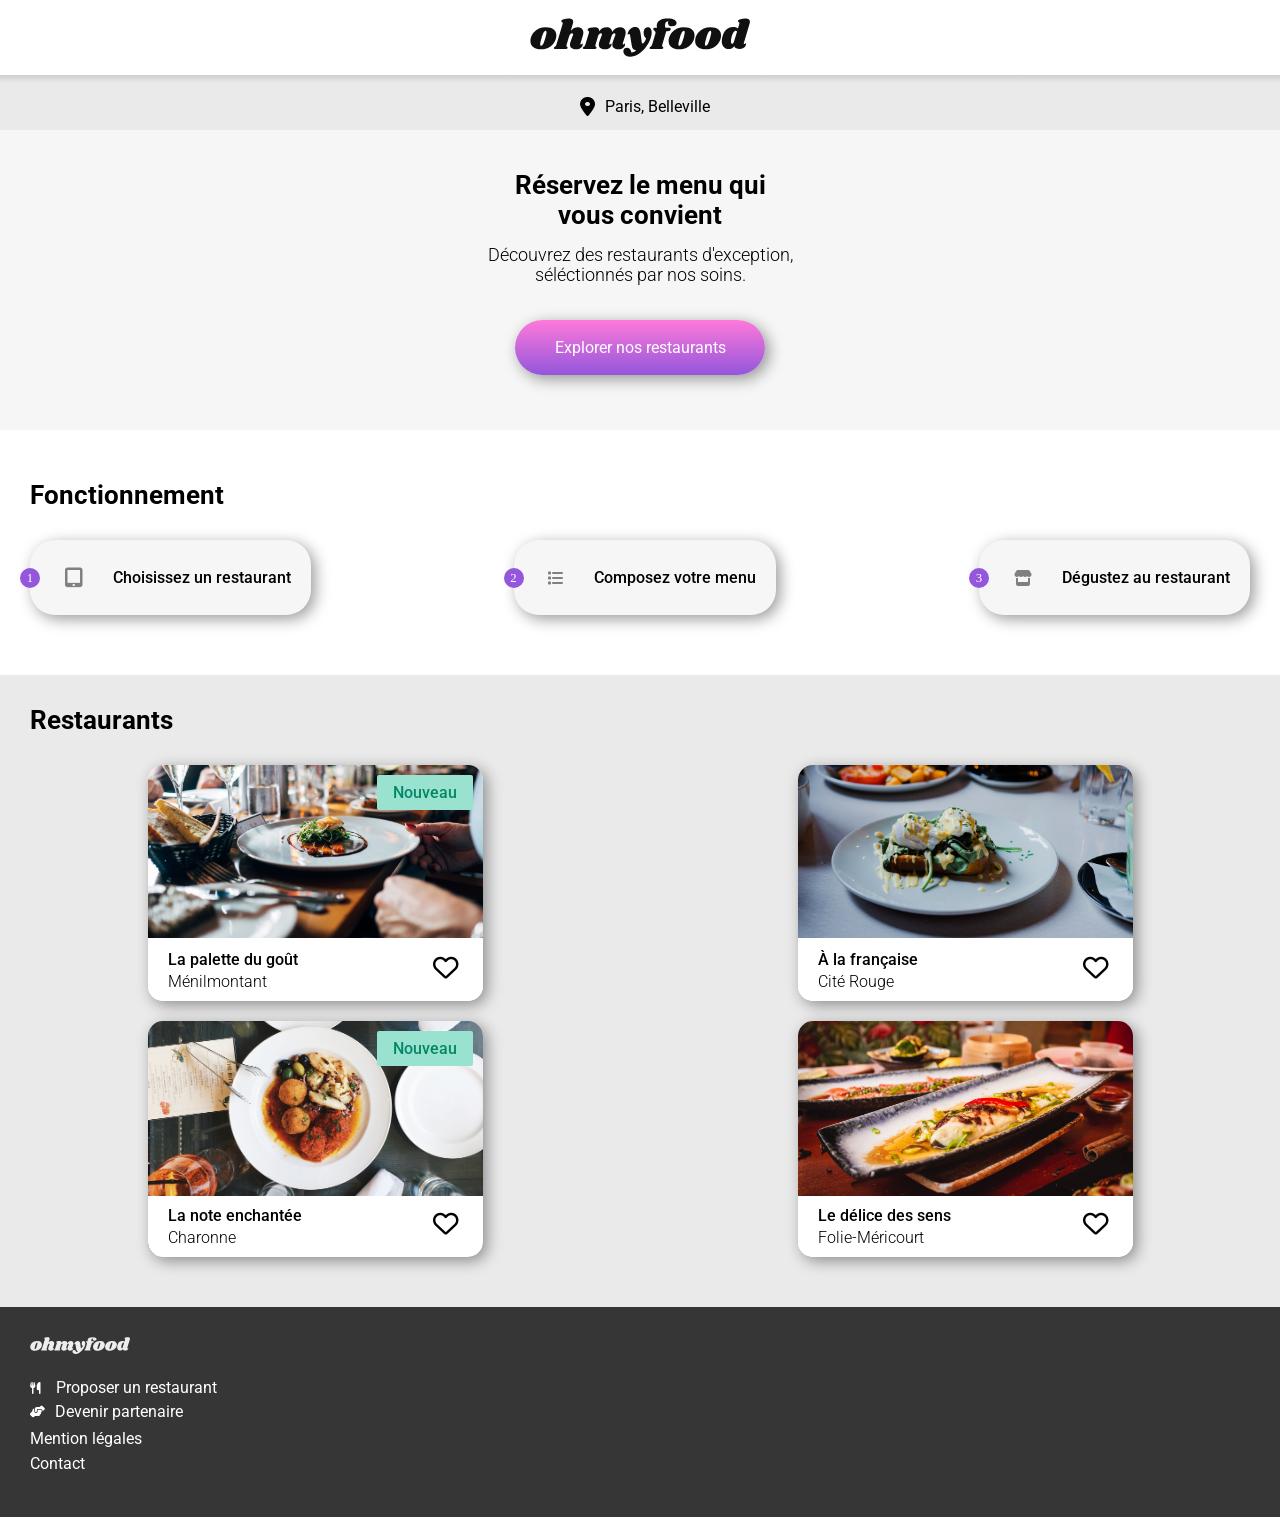
==== commit 6405afa3: "Update index.html" ====
--- a/index.html
+++ b/index.html
@@ -11,7 +11,7 @@
   <link rel="preconnect" href="https://fonts.gstatic.com" crossorigin>
   <link href="https://fonts.googleapis.com/css2?family=Roboto:wght@100;300;400;500;700;900&display=swap" rel="stylesheet">
   <link rel="stylesheet" href="https://cdnjs.cloudflare.com/ajax/libs/font-awesome/6.2.0/css/all.min.css" integrity="sha512-xh6O/CkQoPOWDdYTDqeRdPCVd1SpvCA9XXcUnZS2FmJNp1coAFzvtCN9BmamE+4aHK8yyUHUSCcJHgXloTyT2A==" crossorigin="anonymous" referrerpolicy="no-referrer" />
-  <link rel="stylesheet" href="/public/css/style.css">
+  <link rel="stylesheet" href="./public/css/style.css">
   <title>Ohmyfood</title>
 </head>
 <body>
@@ -24,7 +24,7 @@
     </div>  
   </div>
   <header class="header">
-    <img class= "header__logo" src="/images/logo/ohmyfood@2x.svg"  alt="Logo picture">
+    <img class= "header__logo" src="./images/logo/ohmyfood@2x.svg"  alt="Logo picture">
   </header>
   <div class="header__locate">
     <i class="header__locate__icon fa-lg fa-solid fa-location-dot"></i>
@@ -67,7 +67,7 @@
       <div class="card">
         <a href="/pages/La_palette_du_gout.html">
           <div class="card__image">
-          <img class="card__image--position1" src="/images/restaurants/jay-wennington-N_Y88TWmGwA-unsplash.jpg" alt=" Picture of La palette du goût">
+          <img class="card__image--position1" src="./images/restaurants/jay-wennington-N_Y88TWmGwA-unsplash.jpg" alt=" Picture of La palette du goût">
           <div class="card__button">Nouveau</div>  
           </div>          
           <div class="card-body">
@@ -85,7 +85,7 @@
       <div class="card">
         <a href="/pages/La_note_enchantee.html">
           <div class="card__image">
-             <img class="card__image--position2" src="/images/restaurants/stil-u2Lp8tXIcjw-unsplash.jpg" alt=" Picture of La palette du goût">
+             <img class="card__image--position2" src="./images/restaurants/stil-u2Lp8tXIcjw-unsplash.jpg" alt=" Picture of La palette du goût">
              <div class="card__button">Nouveau</div>  
           </div>          
           <div class="card-body">
@@ -103,7 +103,7 @@
       <div class="card">
         <a href="/pages/A_la_francaise.html">
           <div class="card__image">
-          <img class="card__image--position1" src="/images/restaurants/toa-heftiba-DQKerTsQwi0-unsplash.jpg" alt=" Picture of La palette du goût">
+          <img class="card__image--position1" src="./images/restaurants/toa-heftiba-DQKerTsQwi0-unsplash.jpg" alt=" Picture of La palette du goût">
            
           </div>          
           <div class="card-body">
@@ -121,7 +121,7 @@
       <div class="card">
         <a href="/pages/Le_delice_des_sens.html">
           <div class="card__image">
-          <img class="card__image--position1" src="/images/restaurants/louis-hansel-shotsoflouis-qNBGVyOCY8Q-unsplash.jpg" alt=" Picture of La palette du goût">            
+          <img class="card__image--position1" src="./images/restaurants/louis-hansel-shotsoflouis-qNBGVyOCY8Q-unsplash.jpg" alt=" Picture of La palette du goût">            
           </div>          
           <div class="card-body">
             <div class="card-text">
@@ -154,4 +154,4 @@
 
   </footer>
 </body>
-</html>+</html>
--- a/public/css/style.css
+++ b/public/css/style.css
@@ -11,7 +11,6 @@
 }
 
 body {
-  background-color: #333;
   font-size: 16px;
 }
 
@@ -22,11 +21,11 @@
 
 @keyframes loader {
   0% {
+    opacity: 0.98;
+    z-index: 2;
+  }
+  80%, 100% {
     opacity: 0.9;
-    z-index: 2;
-  }
-  80%, 100% {
-    opacity: 0.5;
     z-index: 2;
   }
   100% {
@@ -34,20 +33,20 @@
     z-index: -2;
   }
 }
-@keyframes scale-up {
+@keyframes rotation {
   0% {
-    transform: translate(-50%, -50%) scale(0);
-  }
-  60%, 100% {
-    transform: translate(-50%, -50%) scale(1);
-  }
-}
-@keyframes pulse {
-  0%, 60%, 100% {
-    transform: scale(1);
-  }
-  80% {
-    transform: scale(1.2);
+    transform: rotate(0deg);
+  }
+  100% {
+    transform: rotate(360deg);
+  }
+}
+@keyframes rotationBack {
+  0% {
+    transform: rotate(0deg);
+  }
+  100% {
+    transform: rotate(-360deg);
   }
 }
 .loader-container {
@@ -67,32 +66,45 @@
 .loader {
   width: 48px;
   height: 48px;
-  border: 5px solid #9356DC;
+  border-radius: 50%;
+  display: inline-block;
+  position: relative;
+  border: 3px solid;
+  border-color: #9356DC #9356DC transparent transparent;
+  box-sizing: border-box;
+  animation: rotation 1s linear infinite;
+}
+
+.loader::after,
+.loader::before {
+  content: "";
+  box-sizing: border-box;
+  position: absolute;
+  left: 0;
+  right: 0;
+  top: 0;
+  bottom: 0;
+  margin: auto;
+  border: 3px solid;
+  border-color: transparent transparent #FF79DA #FF79DA;
+  width: 40px;
+  height: 40px;
   border-radius: 50%;
   box-sizing: border-box;
-  display: inline-block;
-  position: relative;
-  top: -20px;
-  animation: pulse 1000ms linear infinite;
-}
+  animation: rotationBack 0.5s linear infinite;
+  transform-origin: center center;
+}
+
+.loader::before {
+  width: 32px;
+  height: 32px;
+  border-color: #99E2D0 #99E2D0 transparent transparent;
+  animation: rotation 1.5s linear infinite;
+}
+
 .loader-center {
   display: flex;
   justify-content: center;
-}
-
-.loader:after {
-  content: "";
-  position: absolute;
-  width: 48px;
-  height: 48px;
-  border: 5px solid #9356DC;
-  border-radius: 50%;
-  box-sizing: border-box;
-  display: inline-block;
-  left: 50%;
-  top: 50%;
-  transform: translate(-50%, -50%);
-  animation: scale-up 1000ms linear infinite;
 }
 
 /* utilise pour ranger les blocs BEM qui sont independants, comme les boutons*/
@@ -124,7 +136,6 @@
 }
 
 .operation {
-  height: 445px;
   background-color: #fff;
 }
 .operation__title {
@@ -137,6 +148,14 @@
   display: flex;
   flex-direction: column;
   padding: 20px;
+  margin-bottom: 30px;
+}
+@media screen and (min-width: 768px) {
+  .operation__container {
+    display: flex;
+    flex-direction: row;
+    justify-content: space-between;
+  }
 }
 .operation__bloc {
   position: relative;
@@ -145,7 +164,7 @@
   align-items: center;
   height: 75px;
   background-color: #f6f6f6;
-  box-shadow: 4px 4px 15px rgba(0, 0, 0, 0.5);
+  box-shadow: 4px 4px 15px rgba(0, 0, 0, 0.4);
   border-radius: 25px;
   margin: 0.625rem;
   transition: transform 200ms ease-in-out;
@@ -177,6 +196,7 @@
   margin-left: 1.875rem;
   font-family: "Roboto", sans-serif;
   font-weight: 500;
+  margin-right: 20px;
 }
 
 .btn {
@@ -188,7 +208,7 @@
   text-align: center;
   background: linear-gradient(to top, #9356DC 0%, #FF79DA 100%);
   color: #fff;
-  box-shadow: 4px 4px 15px rgba(0, 0, 0, 0.5);
+  box-shadow: 4px 4px 15px rgba(0, 0, 0, 0.4);
   border-radius: 10rem;
   border: none;
   cursor: pointer;
@@ -199,32 +219,9 @@
   opacity: 1;
 }
 .btn:hover {
-  box-shadow: 5px 5px 15px #666666;
+  box-shadow: 5px 5px 15px rgba(0, 0, 0, 0.6);
   transform: scale(1.05);
-}
-.btn:hover::after {
-  opacity: 0.2;
-}
-.btn::after {
-  width: 250px;
-  height: 55px;
-  font-size: 1rem;
-  font-family: "Roboto", sans-serif;
-  text-align: center;
-  background: linear-gradient(to top, #9356DC, #FF79DA);
-  color: #fff;
-  border-radius: 10rem;
-  border: none;
-  cursor: pointer;
-  content: "";
-  position: absolute;
-  top: 0;
-  left: 0;
-  right: 0;
-  bottom: 0;
-  z-index: -1;
-  transition: all 250ms;
-  opacity: 0;
+  opacity: 0.9;
 }
 
 .btn-container {
@@ -235,13 +232,18 @@
   justify-content: center;
 }
 .btn-container .btn {
-  width: 55%;
-  margin-top: 0;
+  width: 250px;
+  margin-top: 50px;
 }
 
 /* dossier contenant ce qui est reutilisable, par exemple un header pour 
 les mises en page de grande taille ou un footer*/
 /* Restaurant Page*/
+.menu {
+  background-color: #f6f6f6;
+  padding: 0 30px;
+}
+
 .image-container {
   width: 100%;
   height: 300px;
@@ -273,26 +275,36 @@
   border-radius: 25px 25px 0 0;
 }
 
-.starter-container {
-  display: flex;
-  flex-direction: column;
-  height: 300px;
-  background-color: #f6f6f6;
-  padding: 0 30px;
-}
-.starter-container .menu-title h2 {
+.menu-title h2 {
   font-family: "Roboto", sans-serif;
   font-weight: 300;
   text-transform: uppercase;
   font-size: 0.8rem;
-}
-.starter-container .menu-title h2::after {
+  background-color: #f6f6f6;
+}
+
+.menu-title h2::after {
   content: "";
   display: block;
   width: 30px;
   height: 2px;
   margin-top: 2px;
   background-color: #99E2D0;
+}
+
+.menu-container {
+  display: flex;
+  flex-direction: column;
+  background-color: #f6f6f6;
+  padding: 10px 0;
+}
+@media screen and (min-width: 768px) {
+  .menu-container {
+    display: grid;
+    grid-template: repeat(1, 1fr)/repeat(3, 1fr);
+    gap: 10px;
+    height: auto;
+  }
 }
 
 .starter-container--extend {
@@ -421,12 +433,15 @@
 }
 .dishes-card--anim1 {
   animation: slidedown 1000ms linear 100ms forwards;
+  grid-row-start: 1;
 }
 .dishes-card--anim2 {
   animation: slidedown 1000ms linear 200ms forwards;
+  grid-row-start: 1;
 }
 .dishes-card--anim3 {
   animation: slidedown 1000ms linear 300ms forwards;
+  grid-row-start: 1;
 }
 .dishes-card--anim4 {
   animation: slidedown 1000ms linear 400ms forwards;
@@ -528,7 +543,7 @@
   min-width: 335px;
   margin: 0 auto;
   background-color: #fff;
-  box-shadow: 4px 4px 15px rgba(0, 0, 0, 0.5);
+  box-shadow: 4px 4px 15px rgba(0, 0, 0, 0.4);
   border-radius: 15px;
   position: relative;
   overflow: hidden;
